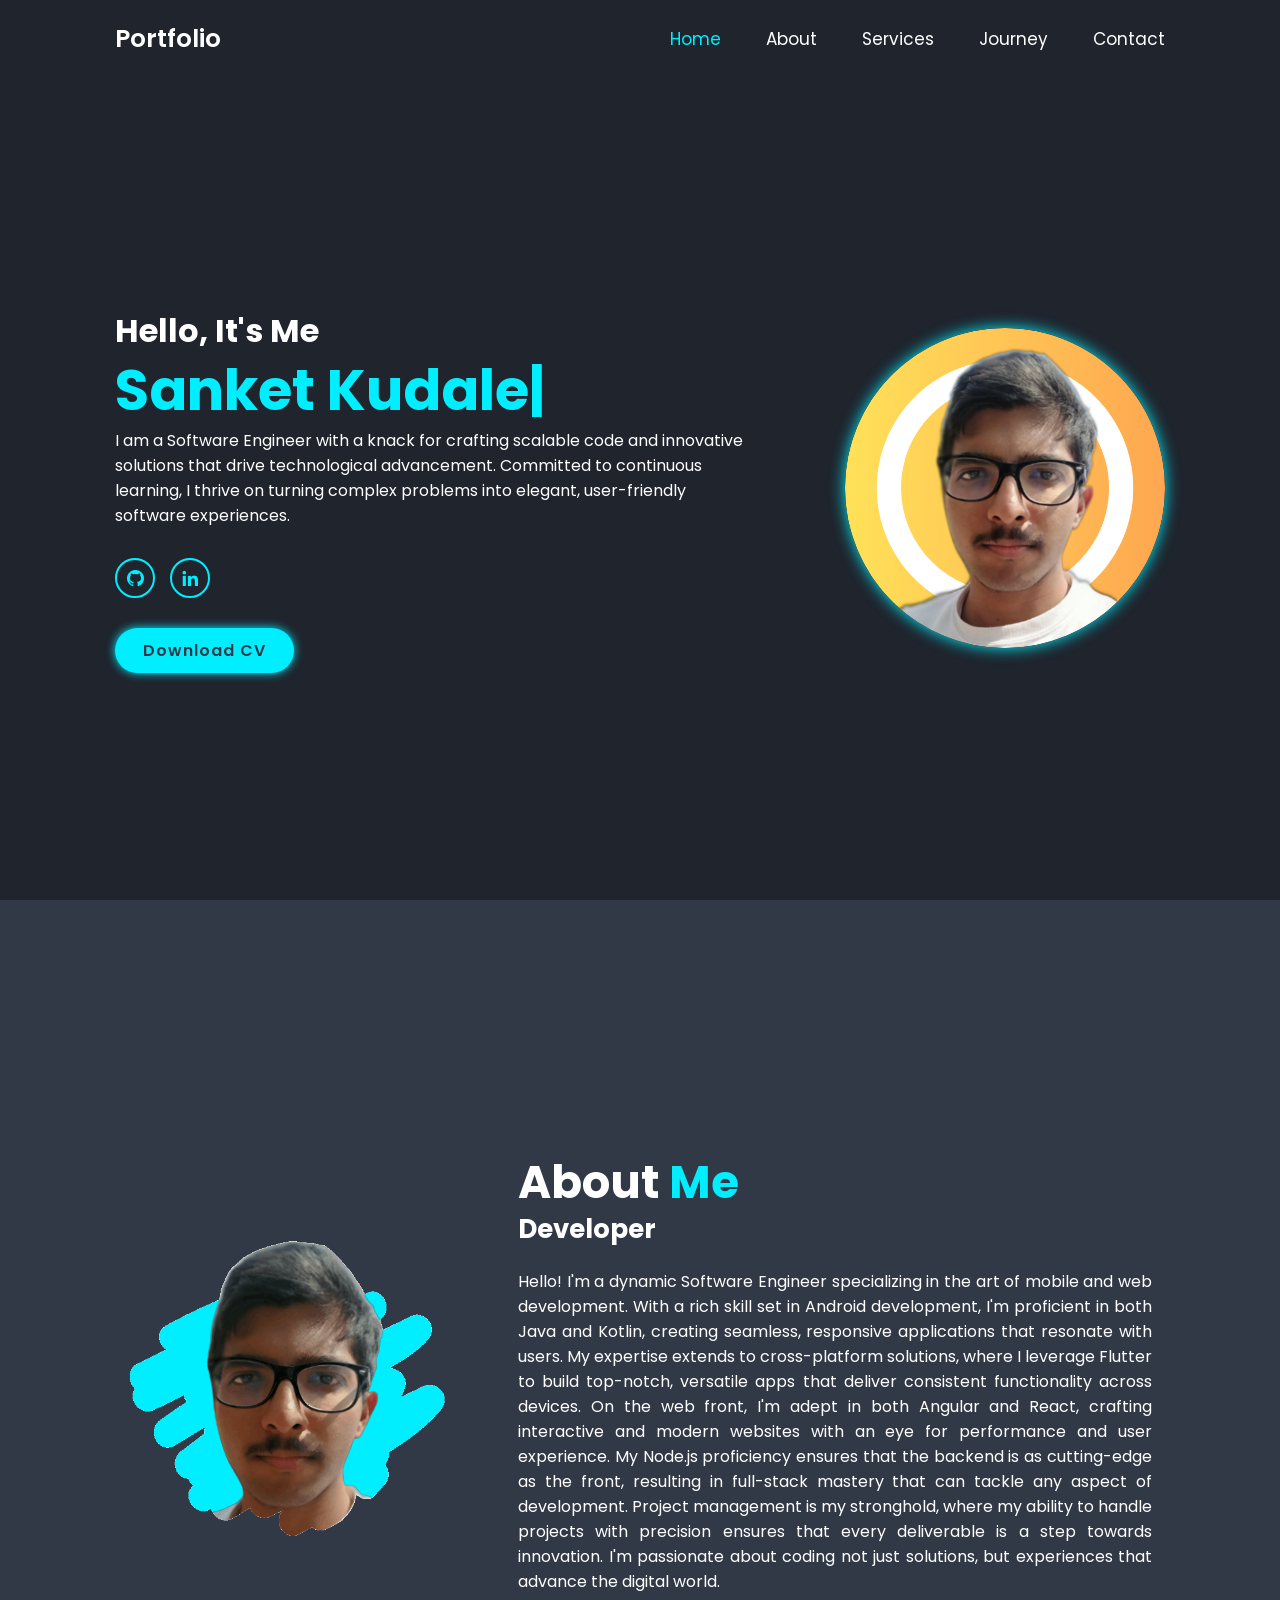
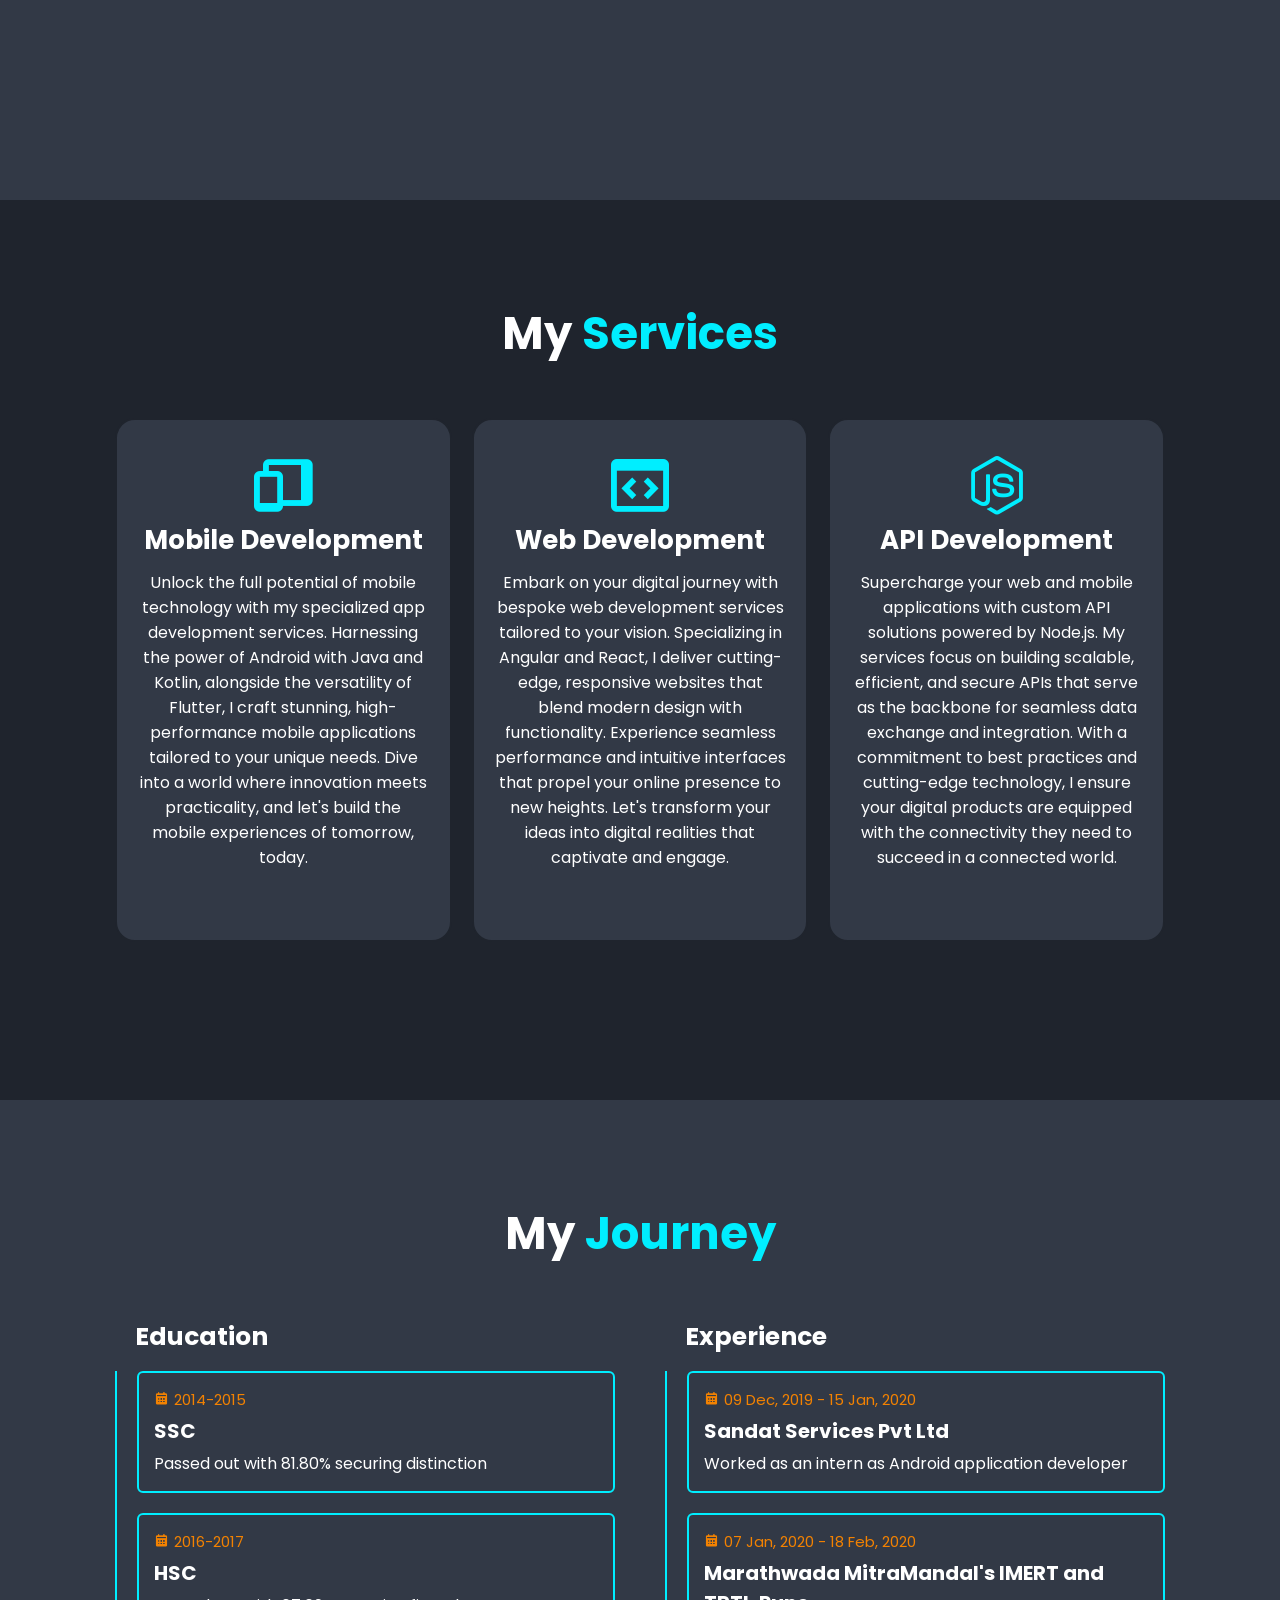
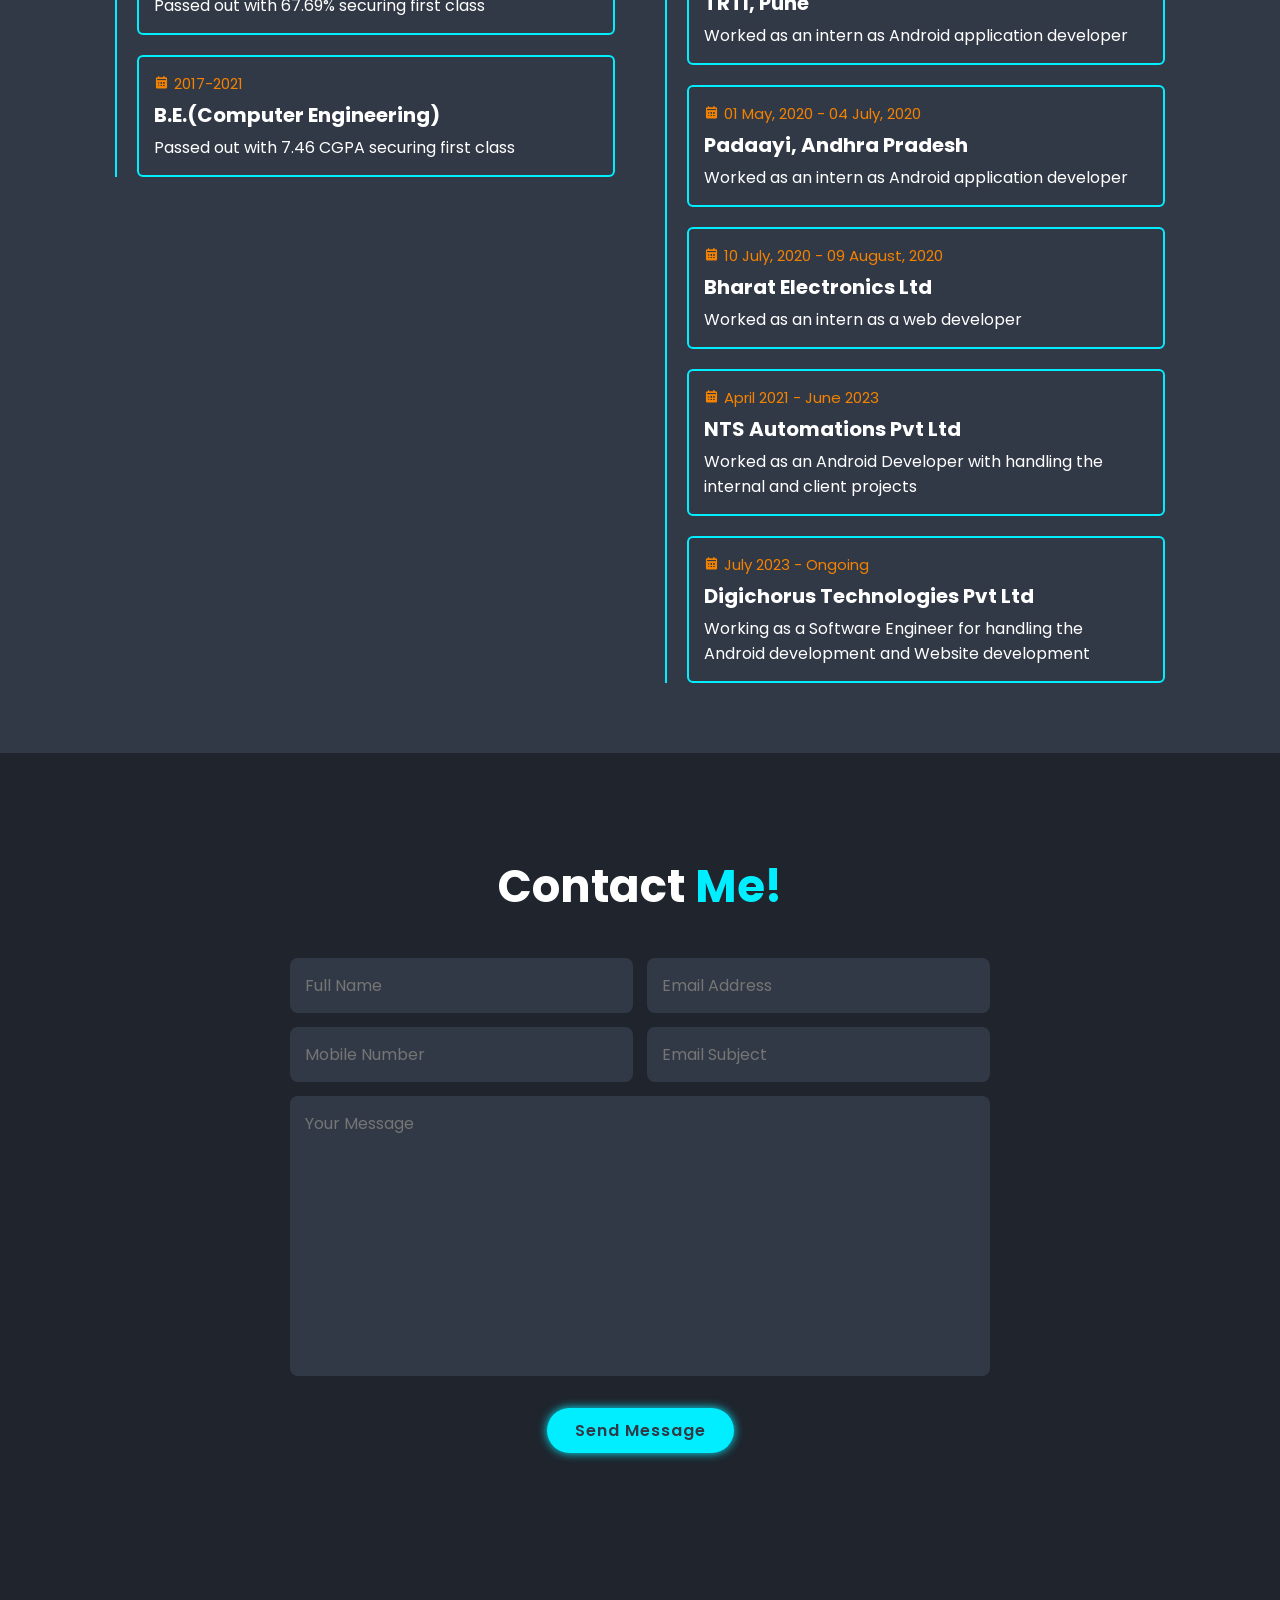
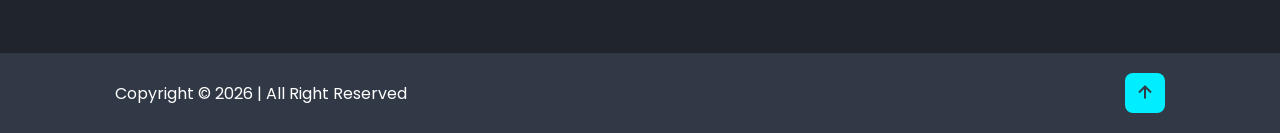
==== index.html @ 8fffbc80 "updates" ====
<!doctype html>
<html lang="en" data-critters-container>
<head>
  <meta charset="utf-8">
  <title>Sanket Kudale</title>
  <base href>
  <meta name="viewport" content="width=device-width, initial-scale=1">
  <link rel="icon" type="image/x-icon" href="assets/images/profile-pic.png">
  <link href="https://unpkg.com/boxicons@2.1.4/css/boxicons.min.css" rel="stylesheet">
<style>@import"https://fonts.googleapis.com/css2?family=Poppins:wght@300;400;500;600;700;800;900&display=swap";*{margin:0;padding:0;box-sizing:border-box;text-decoration:none;border:none;outline:none;scroll-behavior:smooth;font-family:Poppins,sans-serif}:root{--bg-color:#1f242d;--second-bg-color:#323946;--text-color:#fff;--main-color:#0ef;--text-color2:rgb(227, 243, 1);--text-color3:rgb(243, 130, 1)}html{font-size:62.5%;overflow-y:visible;overflow-x:hidden;-ms-overflow-style:none;scrollbar-width:none}body{background:var(--bg-color);color:var(--text-color)}@media (max-width: 1200px){html{font-size:55%}}@media (max-width: 450px){html{font-size:50%}}</style><link rel="stylesheet" href="styles.10f7c68a3b401c05.css" media="print" onload="this.media='all'"><noscript><link rel="stylesheet" href="styles.10f7c68a3b401c05.css"></noscript></head>
<body>
  <app-root></app-root>
<script src="runtime.4780622838e52590.js" type="module"></script><script src="polyfills.ca552c1e6be276d0.js" type="module"></script><script src="main.a7c13c67e0ea37af.js" type="module"></script></body>
</html>
---- styles.10f7c68a3b401c05.css ----
@import"https://fonts.googleapis.com/css2?family=Poppins:wght@300;400;500;600;700;800;900&display=swap";*{margin:0;padding:0;box-sizing:border-box;text-decoration:none;border:none;outline:none;scroll-behavior:smooth;font-family:Poppins,sans-serif}:root{--bg-color: #1f242d;--second-bg-color: #323946;--text-color: #fff;--main-color: #0ef;--text-color2: rgb(227, 243, 1);--text-color3: rgb(243, 130, 1)}html::-webkit-scrollbar{display:none}html{font-size:62.5%;overflow-y:visible;overflow-x:hidden;-ms-overflow-style:none;scrollbar-width:none}body{background:var(--bg-color);color:var(--text-color)}section{min-height:100vh;padding:10rem 9% 2rem}.btn{display:inline-block;padding:1rem 2.8rem;background:var(--main-color);border-radius:4rem;box-shadow:0 0 1rem var(--main-color);font-size:1.6rem;color:var(--second-bg-color);letter-spacing:.1rem;font-weight:600;transition:.5s ease}.heading{text-align:center;font-size:4.5rem}span{color:var(--main-color)}.btn:hover{box-shadow:none}#menu-icon{left:80%;font-size:3.6rem;color:var(--text-color);display:none}@media (max-width: 1200px){html{font-size:55%}}@media (max-width: 991px){section{padding:10rem 3% 2rem}}@media (max-width: 768px){#menu-icon{display:block}.navbar{position:absolute;top:100%;left:0;width:100%;padding:1rem 3%;background:var(--bg-color);border-top:.1rem solid rgba(0,0,0,.2);box-shadow:0 .5rem 1rem #0003}.navbar a{display:block;font-size:2rem;margin:3rem 0}}@media (max-width: 450px){html{font-size:50%}}
---- styles.10f7c68a3b401c05.css ----
@import"https://fonts.googleapis.com/css2?family=Poppins:wght@300;400;500;600;700;800;900&display=swap";*{margin:0;padding:0;box-sizing:border-box;text-decoration:none;border:none;outline:none;scroll-behavior:smooth;font-family:Poppins,sans-serif}:root{--bg-color: #1f242d;--second-bg-color: #323946;--text-color: #fff;--main-color: #0ef;--text-color2: rgb(227, 243, 1);--text-color3: rgb(243, 130, 1)}html::-webkit-scrollbar{display:none}html{font-size:62.5%;overflow-y:visible;overflow-x:hidden;-ms-overflow-style:none;scrollbar-width:none}body{background:var(--bg-color);color:var(--text-color)}section{min-height:100vh;padding:10rem 9% 2rem}.btn{display:inline-block;padding:1rem 2.8rem;background:var(--main-color);border-radius:4rem;box-shadow:0 0 1rem var(--main-color);font-size:1.6rem;color:var(--second-bg-color);letter-spacing:.1rem;font-weight:600;transition:.5s ease}.heading{text-align:center;font-size:4.5rem}span{color:var(--main-color)}.btn:hover{box-shadow:none}#menu-icon{left:80%;font-size:3.6rem;color:var(--text-color);display:none}@media (max-width: 1200px){html{font-size:55%}}@media (max-width: 991px){section{padding:10rem 3% 2rem}}@media (max-width: 768px){#menu-icon{display:block}.navbar{position:absolute;top:100%;left:0;width:100%;padding:1rem 3%;background:var(--bg-color);border-top:.1rem solid rgba(0,0,0,.2);box-shadow:0 .5rem 1rem #0003}.navbar a{display:block;font-size:2rem;margin:3rem 0}}@media (max-width: 450px){html{font-size:50%}}
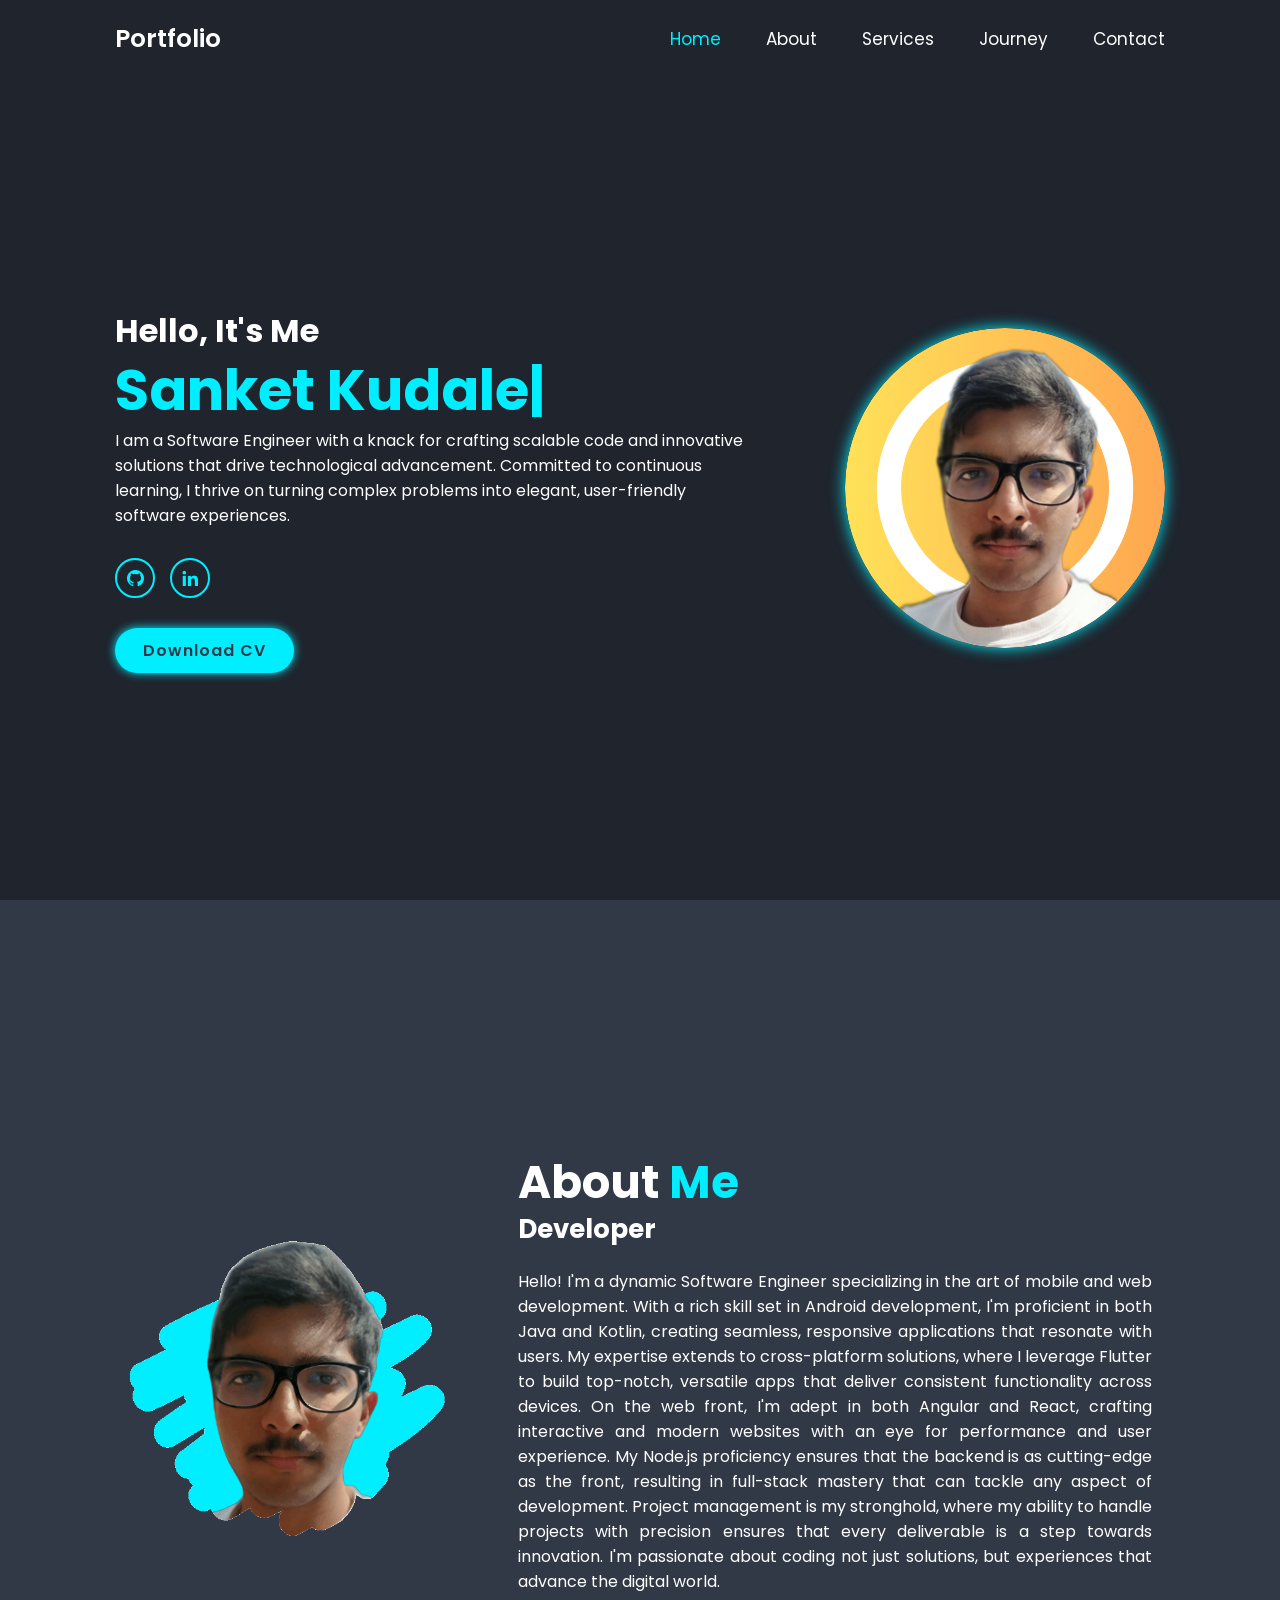
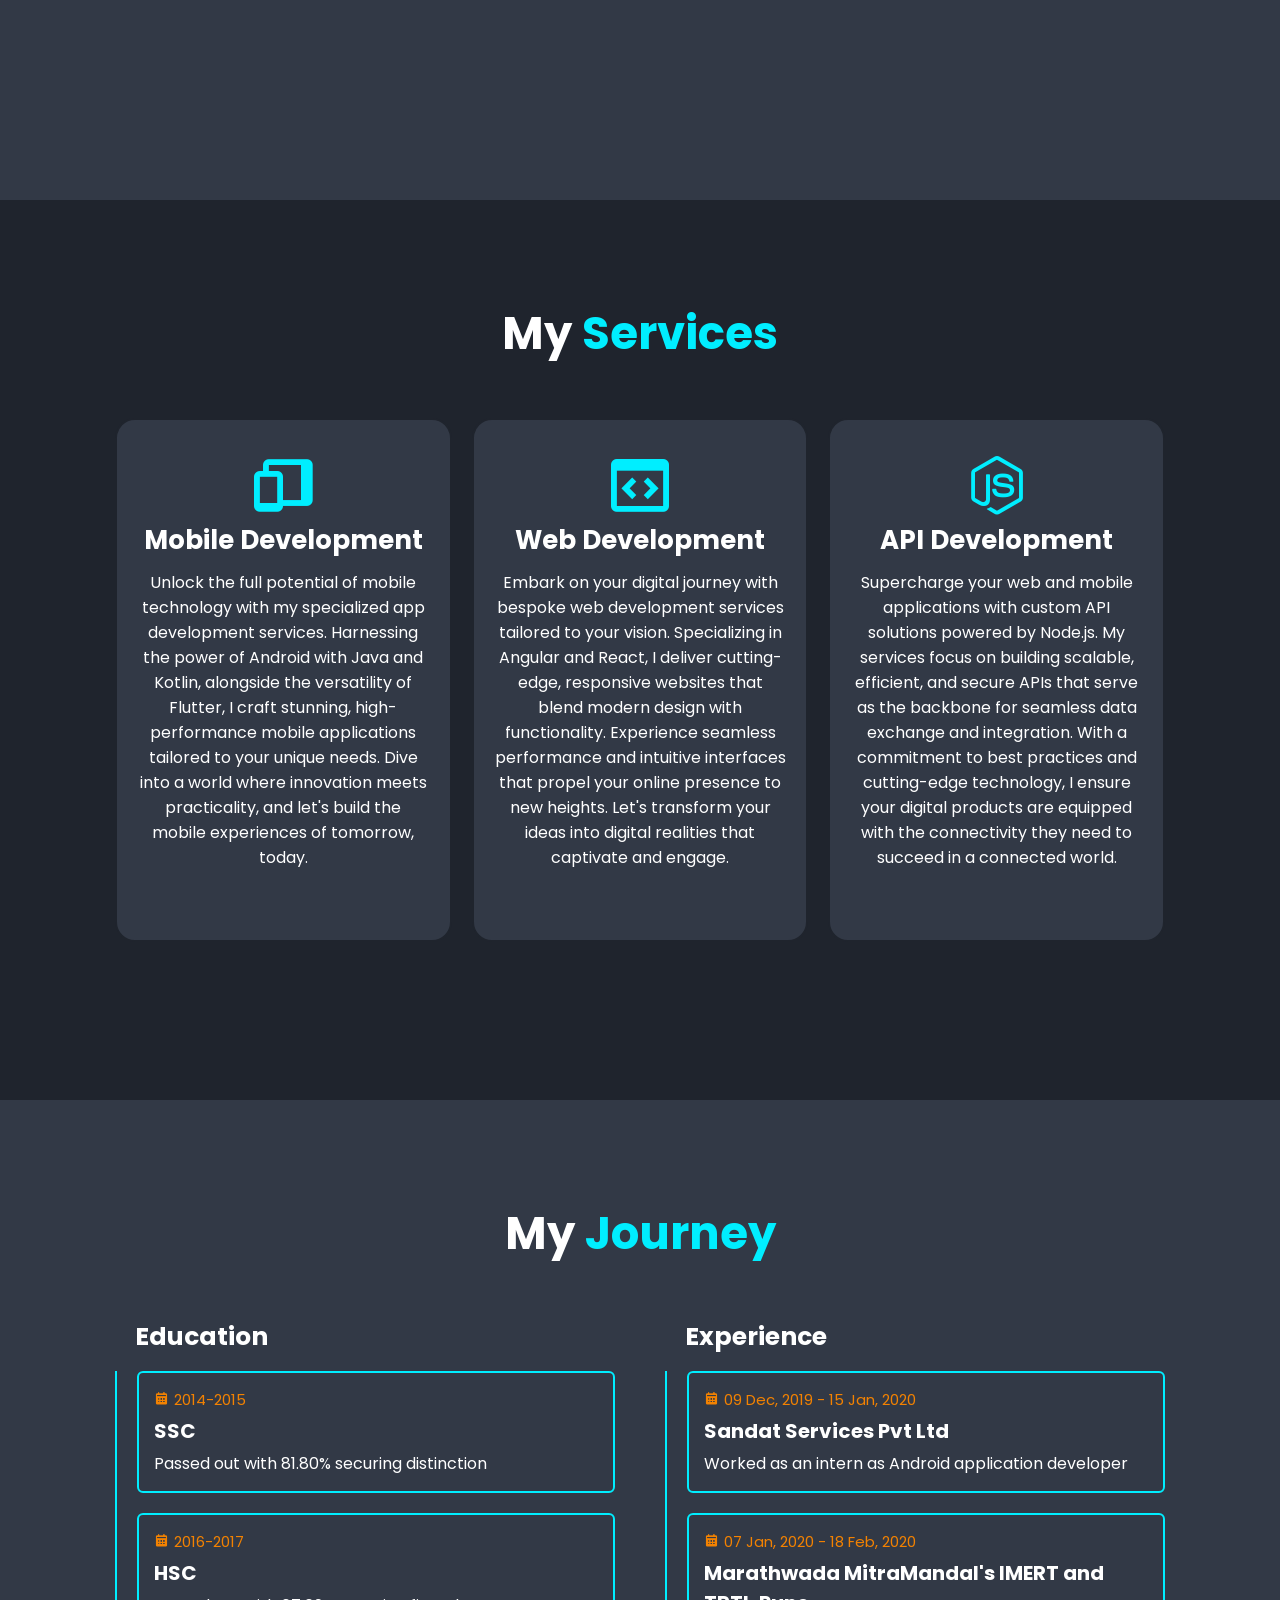
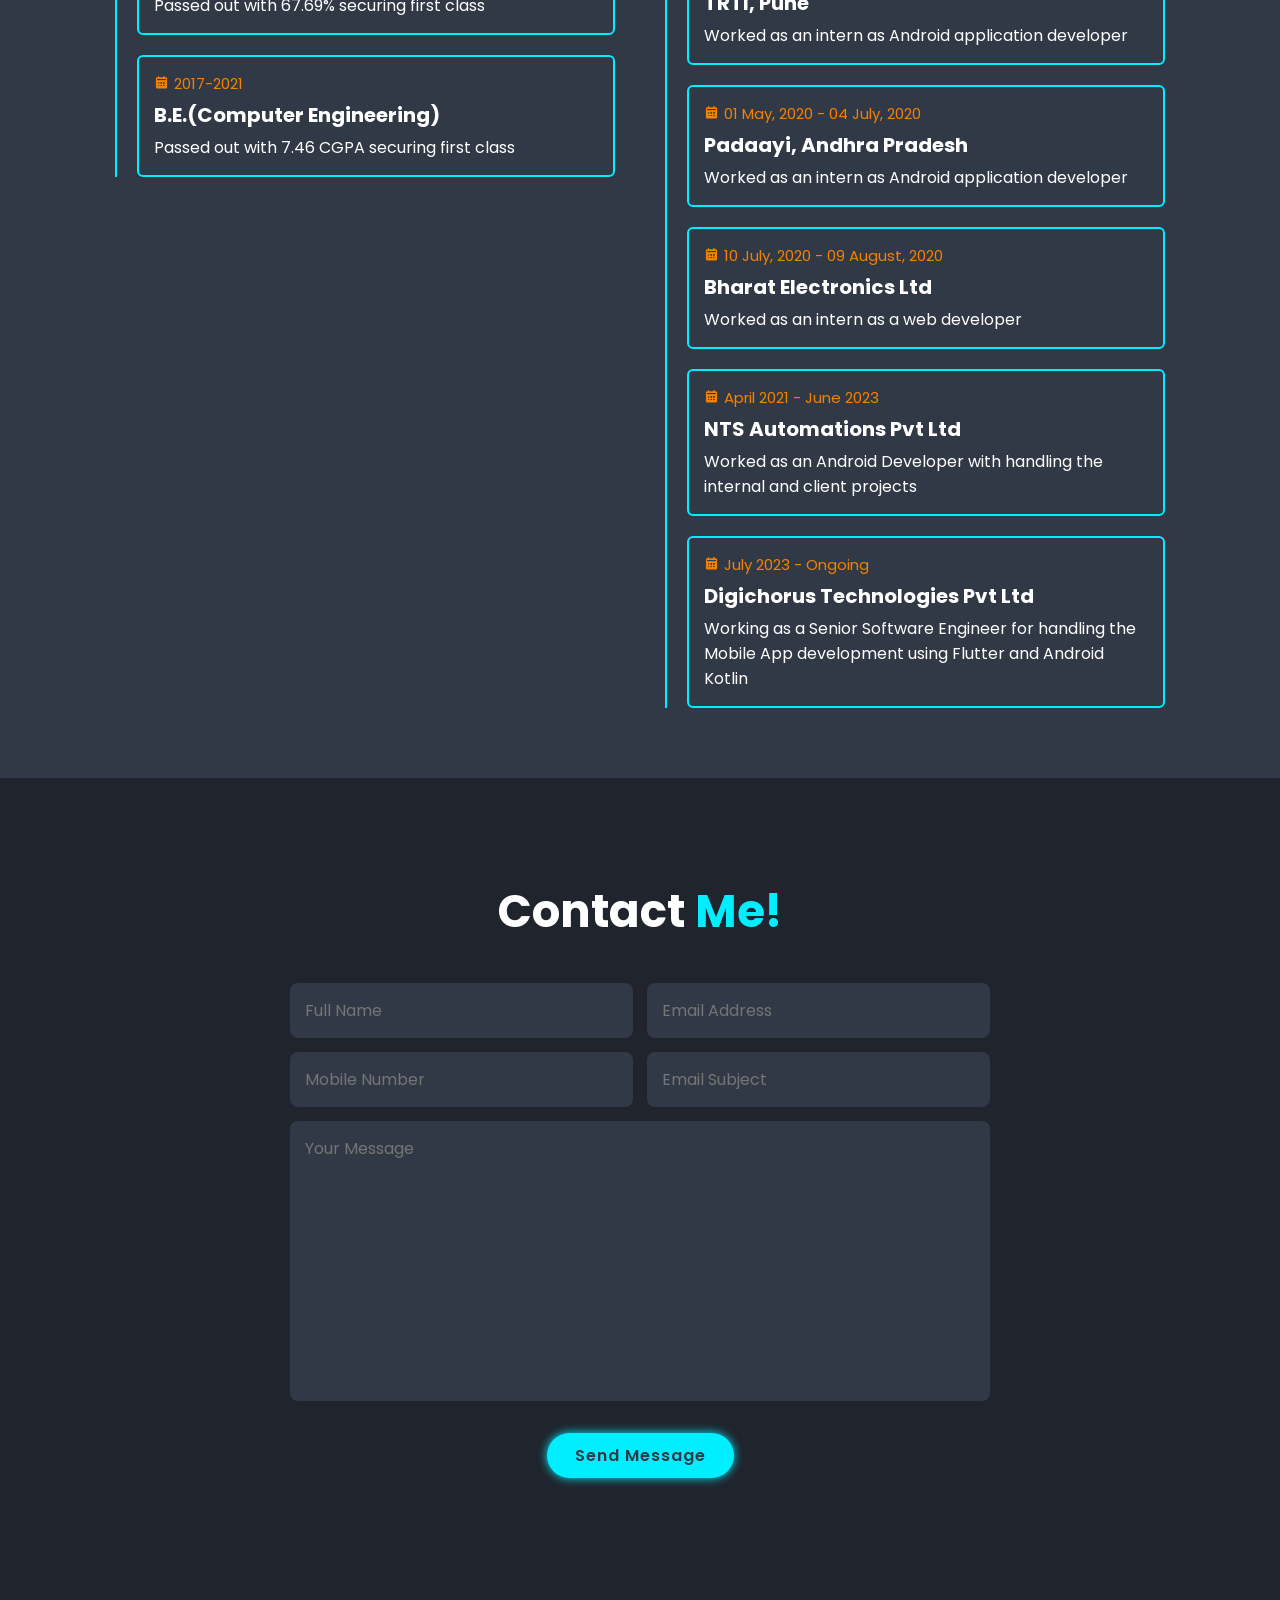
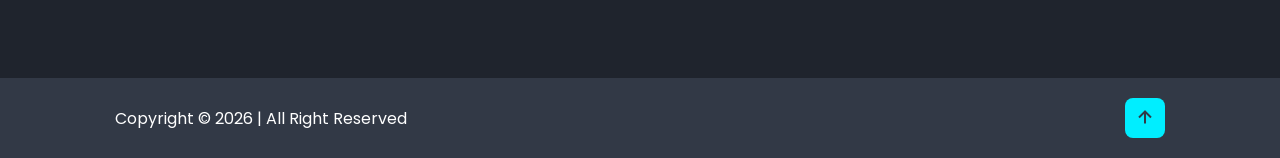
==== commit 5f5687d0: "updates" ====
--- a/index.html
+++ b/index.html
@@ -1,14 +1,25 @@
-<!doctype html>
+<!DOCTYPE html>
 <html lang="en" data-critters-container>
-<head>
-  <meta charset="utf-8">
-  <title>Sanket Kudale</title>
-  <base href>
-  <meta name="viewport" content="width=device-width, initial-scale=1">
-  <link rel="icon" type="image/x-icon" href="assets/images/profile-pic.png">
-  <link href="https://unpkg.com/boxicons@2.1.4/css/boxicons.min.css" rel="stylesheet">
-<style>@import"https://fonts.googleapis.com/css2?family=Poppins:wght@300;400;500;600;700;800;900&display=swap";*{margin:0;padding:0;box-sizing:border-box;text-decoration:none;border:none;outline:none;scroll-behavior:smooth;font-family:Poppins,sans-serif}:root{--bg-color:#1f242d;--second-bg-color:#323946;--text-color:#fff;--main-color:#0ef;--text-color2:rgb(227, 243, 1);--text-color3:rgb(243, 130, 1)}html{font-size:62.5%;overflow-y:visible;overflow-x:hidden;-ms-overflow-style:none;scrollbar-width:none}body{background:var(--bg-color);color:var(--text-color)}@media (max-width: 1200px){html{font-size:55%}}@media (max-width: 450px){html{font-size:50%}}</style><link rel="stylesheet" href="styles.10f7c68a3b401c05.css" media="print" onload="this.media='all'"><noscript><link rel="stylesheet" href="styles.10f7c68a3b401c05.css"></noscript></head>
-<body>
-  <app-root></app-root>
-<script src="runtime.4780622838e52590.js" type="module"></script><script src="polyfills.ca552c1e6be276d0.js" type="module"></script><script src="main.a7c13c67e0ea37af.js" type="module"></script></body>
+  <head>
+    <meta charset="utf-8">
+    <title>Sanket Kudale</title>
+    <base href>
+    <meta name="viewport" content="width=device-width, initial-scale=1">
+    <link rel="icon" type="image/x-icon" href="assets/images/profile-pic.png">
+    <link href="https://unpkg.com/boxicons@2.1.4/css/boxicons.min.css" rel="stylesheet">
+    <!-- Google tag (gtag.js) -->
+    <script async src="https://www.googletagmanager.com/gtag/js?id=G-PSBWMD7BKJ"></script>
+    <script>
+      window.dataLayer = window.dataLayer || [];
+      function gtag() {
+        dataLayer.push(arguments);
+      }
+      gtag("js", new Date());
+
+      gtag("config", "G-PSBWMD7BKJ");
+    </script>
+  <style>@import"https://fonts.googleapis.com/css2?family=Poppins:wght@300;400;500;600;700;800;900&display=swap";*{margin:0;padding:0;box-sizing:border-box;text-decoration:none;border:none;outline:none;scroll-behavior:smooth;font-family:Poppins,sans-serif}:root{--bg-color:#1f242d;--second-bg-color:#323946;--text-color:#fff;--main-color:#0ef;--text-color2:rgb(227, 243, 1);--text-color3:rgb(243, 130, 1)}html{font-size:62.5%;overflow-y:visible;overflow-x:hidden;-ms-overflow-style:none;scrollbar-width:none}body{background:var(--bg-color);color:var(--text-color)}@media (max-width: 1200px){html{font-size:55%}}@media (max-width: 450px){html{font-size:50%}}</style><link rel="stylesheet" href="styles.10f7c68a3b401c05.css" media="print" onload="this.media='all'"><noscript><link rel="stylesheet" href="styles.10f7c68a3b401c05.css"></noscript></head>
+  <body>
+    <app-root></app-root>
+  <script src="runtime.4780622838e52590.js" type="module"></script><script src="polyfills.ca552c1e6be276d0.js" type="module"></script><script src="main.ed3c63d977fe2992.js" type="module"></script></body>
 </html>
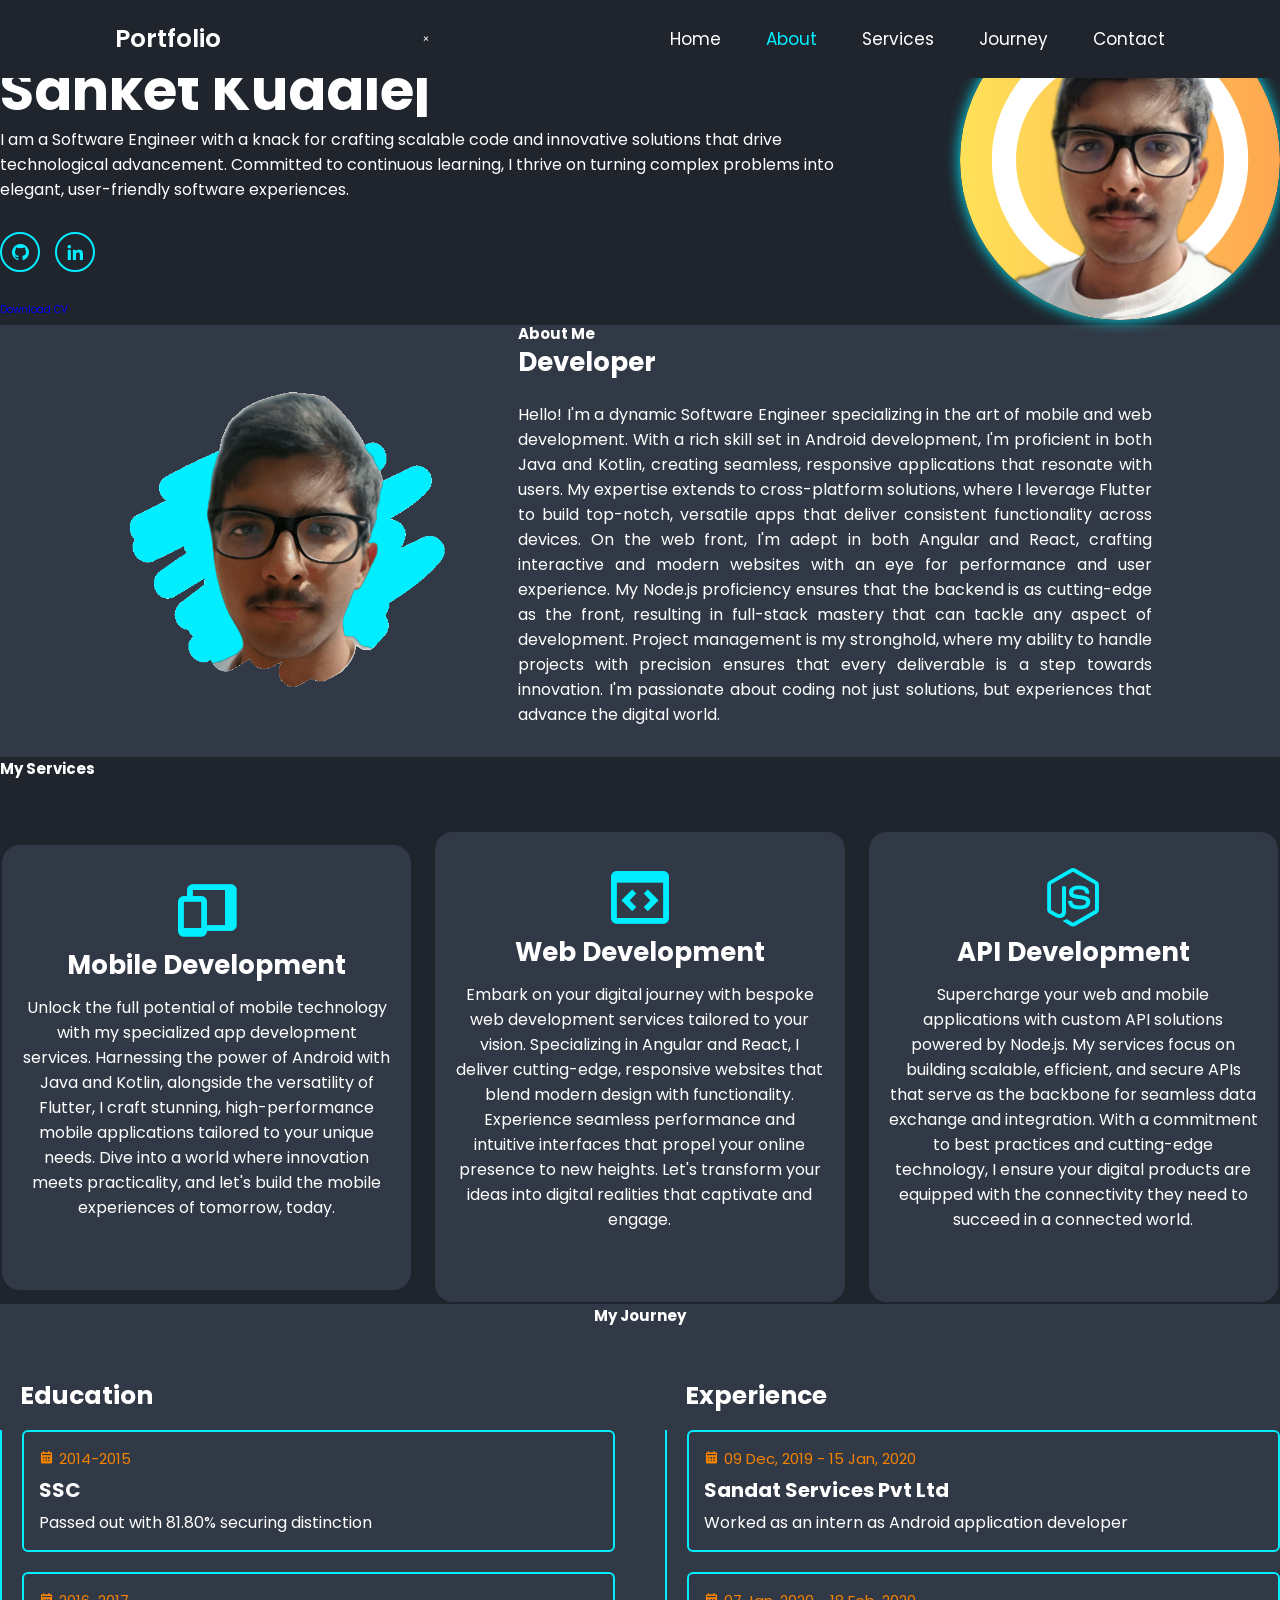
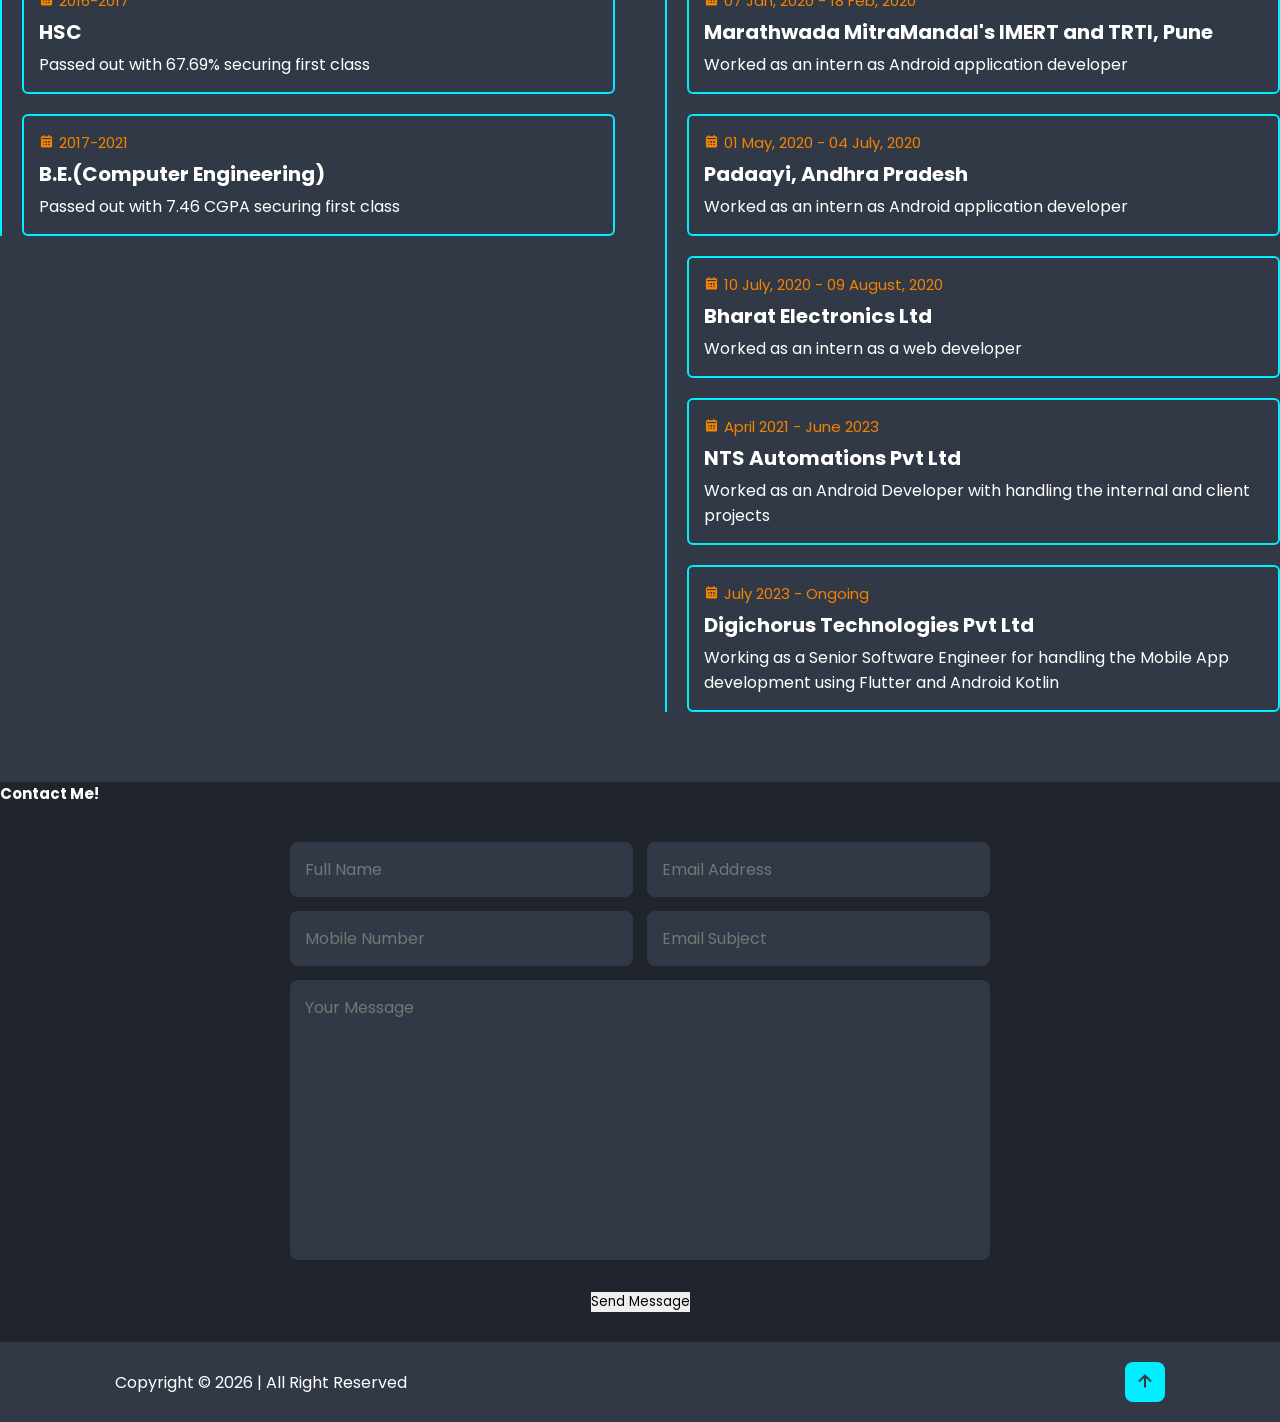
==== commit 17534118: "updates" ====
--- a/index.html
+++ b/index.html
@@ -21,5 +21,5 @@
   <style>@import"https://fonts.googleapis.com/css2?family=Poppins:wght@300;400;500;600;700;800;900&display=swap";*{margin:0;padding:0;box-sizing:border-box;text-decoration:none;border:none;outline:none;scroll-behavior:smooth;font-family:Poppins,sans-serif}:root{--bg-color:#1f242d;--second-bg-color:#323946;--text-color:#fff;--main-color:#0ef;--text-color2:rgb(227, 243, 1);--text-color3:rgb(243, 130, 1)}html{font-size:62.5%;overflow-y:visible;overflow-x:hidden;-ms-overflow-style:none;scrollbar-width:none}body{background:var(--bg-color);color:var(--text-color)}@media (max-width: 1200px){html{font-size:55%}}@media (max-width: 450px){html{font-size:50%}}</style><link rel="stylesheet" href="styles.10f7c68a3b401c05.css" media="print" onload="this.media='all'"><noscript><link rel="stylesheet" href="styles.10f7c68a3b401c05.css"></noscript></head>
   <body>
     <app-root></app-root>
-  <script src="runtime.4780622838e52590.js" type="module"></script><script src="polyfills.ca552c1e6be276d0.js" type="module"></script><script src="main.ed3c63d977fe2992.js" type="module"></script></body>
+  <script src="runtime.4780622838e52590.js" type="module"></script><script src="polyfills.ca552c1e6be276d0.js" type="module"></script><script src="main.cc6be0cc63eb58eb.js" type="module"></script></body>
 </html>
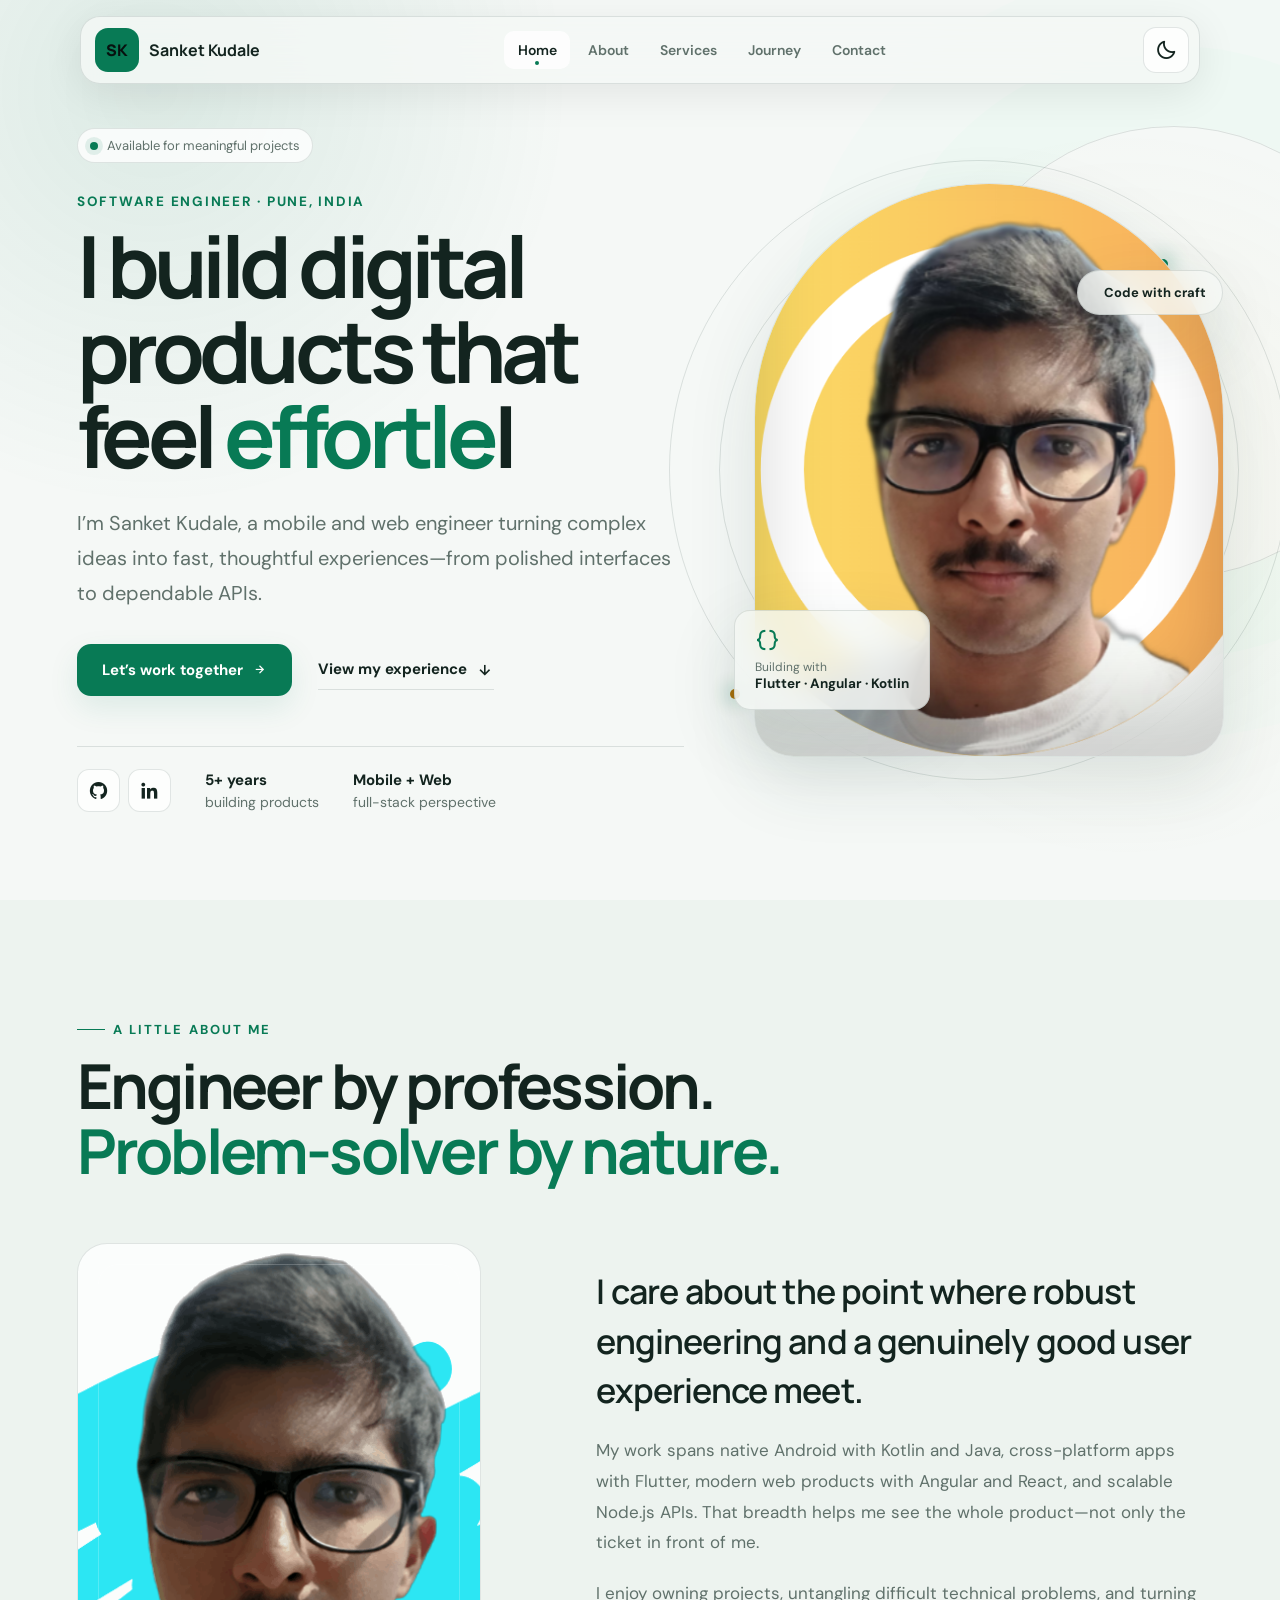
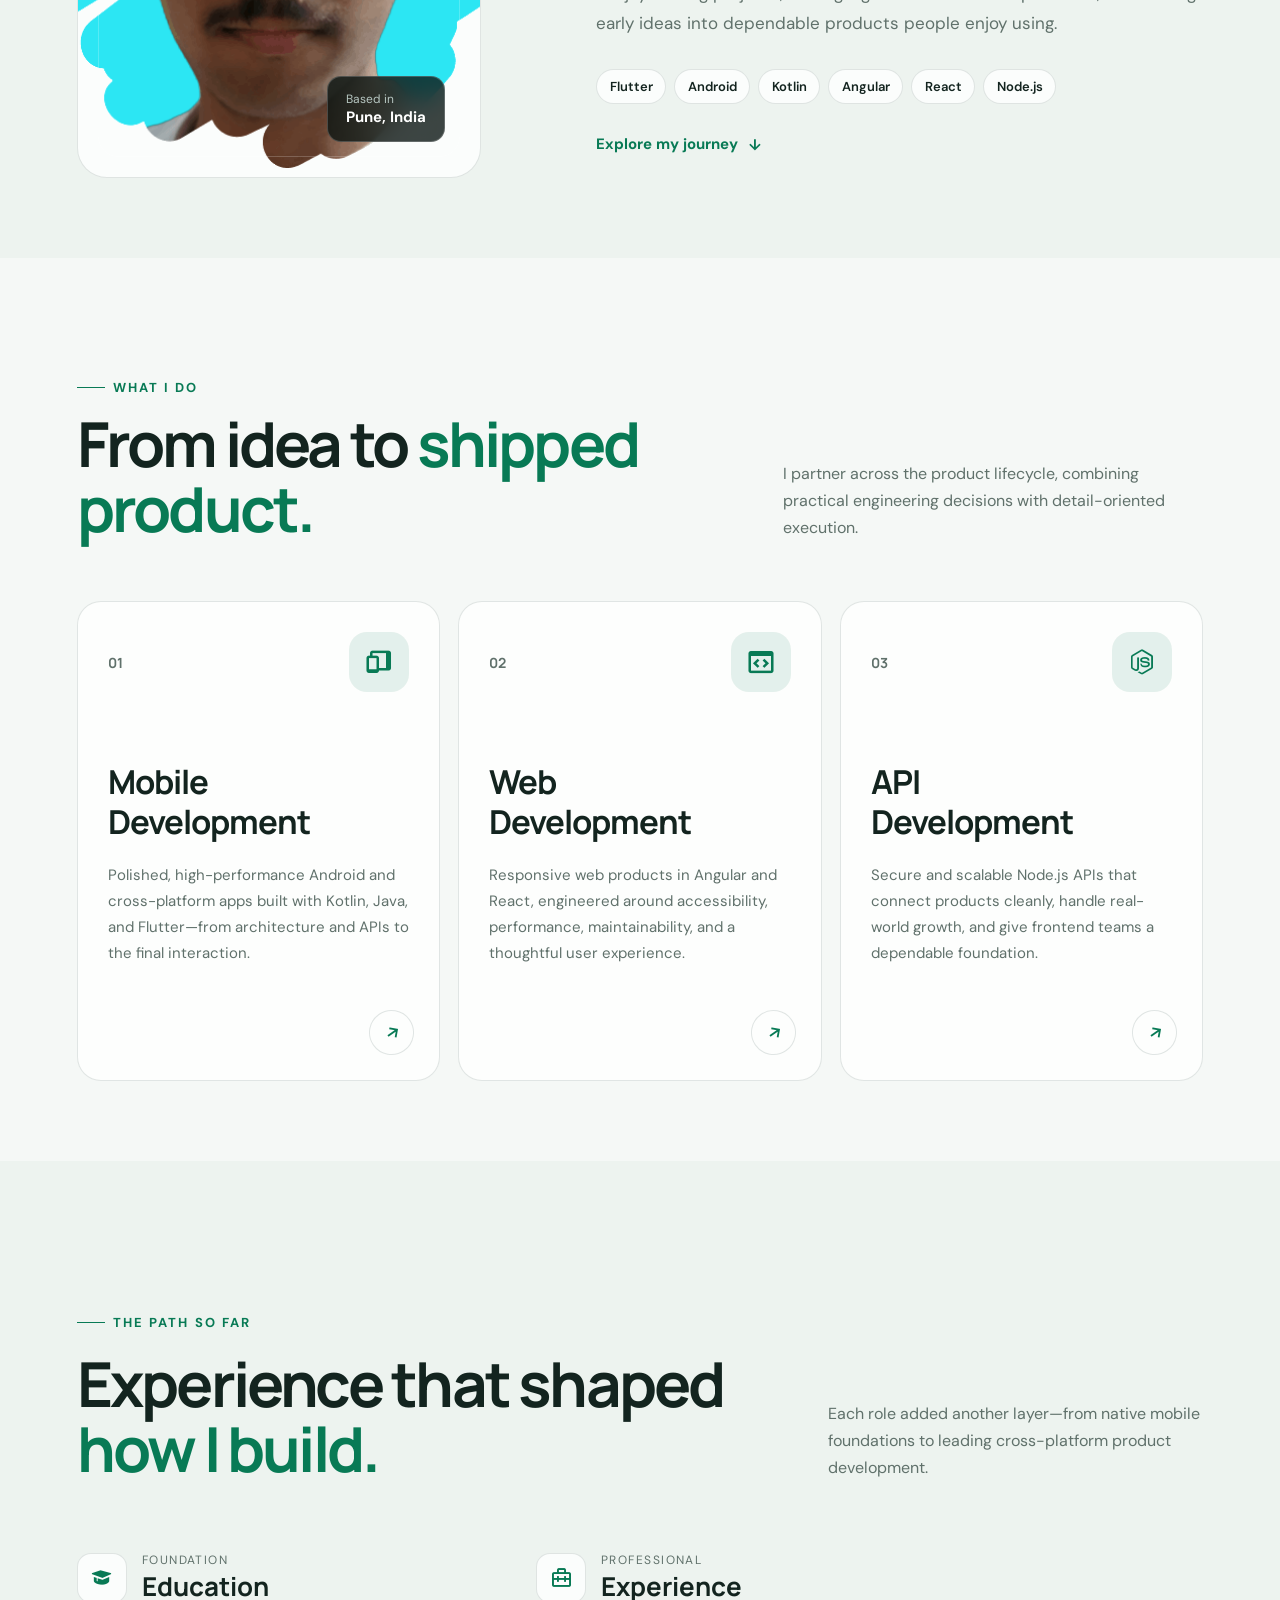
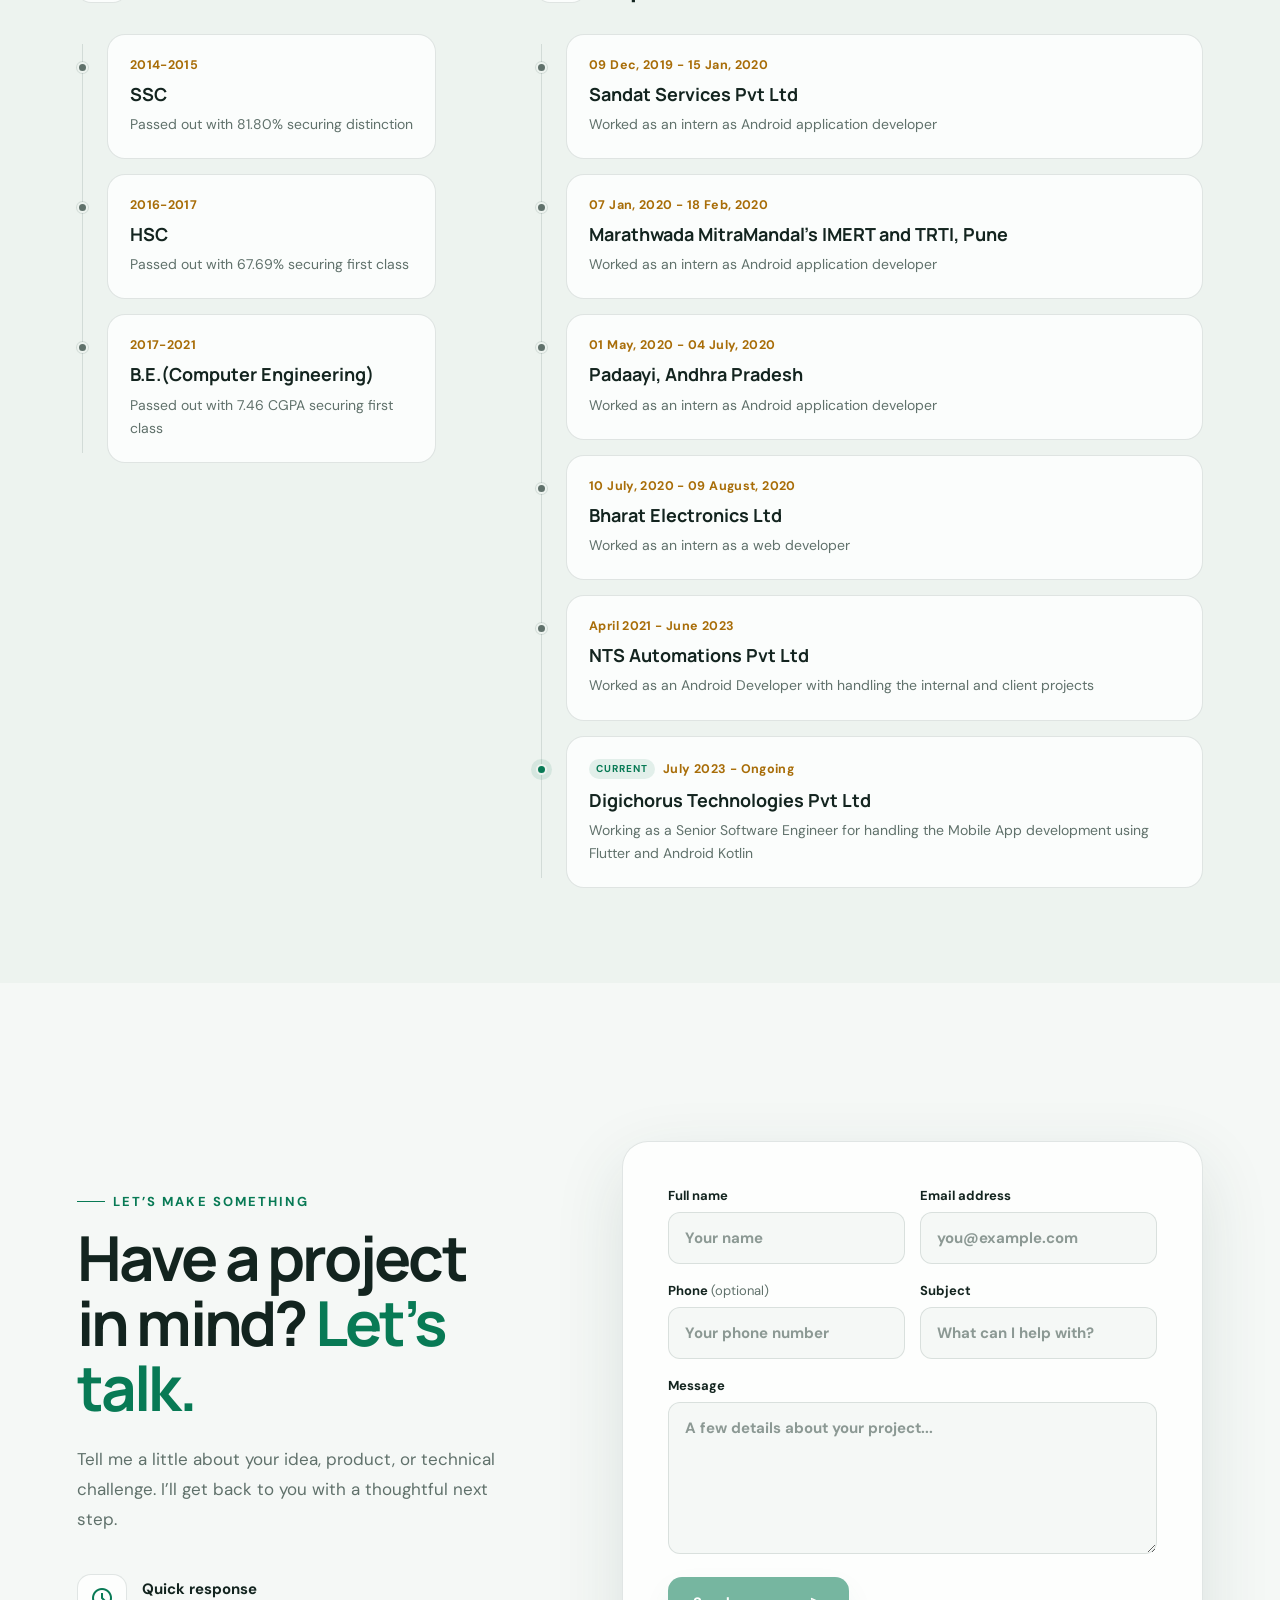
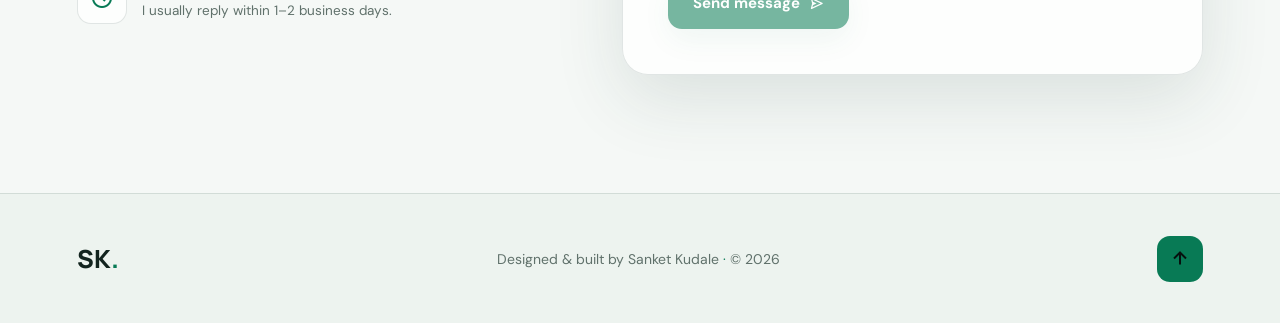
==== commit cdf35939: "Deploy Portfolio build 2" ====
--- a/index.html
+++ b/index.html
@@ -3,8 +3,10 @@
   <head>
     <meta charset="utf-8">
     <title>Sanket Kudale</title>
-    <base href>
+    <base href="/">
     <meta name="viewport" content="width=device-width, initial-scale=1">
+    <meta name="description" content="Sanket Kudale is a software engineer specializing in Flutter, Android, Angular, React, and Node.js product development.">
+    <meta name="theme-color" content="#07110f">
     <link rel="icon" type="image/x-icon" href="assets/images/profile-pic.png">
     <link href="https://unpkg.com/boxicons@2.1.4/css/boxicons.min.css" rel="stylesheet">
     <!-- Google tag (gtag.js) -->
@@ -18,8 +20,8 @@
 
       gtag("config", "G-PSBWMD7BKJ");
     </script>
-  <style>@import"https://fonts.googleapis.com/css2?family=Poppins:wght@300;400;500;600;700;800;900&display=swap";*{margin:0;padding:0;box-sizing:border-box;text-decoration:none;border:none;outline:none;scroll-behavior:smooth;font-family:Poppins,sans-serif}:root{--bg-color:#1f242d;--second-bg-color:#323946;--text-color:#fff;--main-color:#0ef;--text-color2:rgb(227, 243, 1);--text-color3:rgb(243, 130, 1)}html{font-size:62.5%;overflow-y:visible;overflow-x:hidden;-ms-overflow-style:none;scrollbar-width:none}body{background:var(--bg-color);color:var(--text-color)}@media (max-width: 1200px){html{font-size:55%}}@media (max-width: 450px){html{font-size:50%}}</style><link rel="stylesheet" href="styles.10f7c68a3b401c05.css" media="print" onload="this.media='all'"><noscript><link rel="stylesheet" href="styles.10f7c68a3b401c05.css"></noscript></head>
+  <style>@import"https://fonts.googleapis.com/css2?family=DM+Sans:wght@400;500;600;700&family=Manrope:wght@500;600;700;800&display=swap";*{margin:0;padding:0;box-sizing:border-box}:root{--bg-color:#07110f;--second-bg-color:#0b1815;--surface:rgba(18, 37, 32, .72);--surface-solid:#12231f;--surface-hover:#172d27;--text-color:#f2f7f4;--muted-color:#9cafaa;--main-color:#66e3ad;--main-strong:#38c98d;--accent-color:#f2c66d;--border-color:rgba(218, 245, 234, .11);--header-bg:rgba(7, 17, 15, .76);--shadow:0 24px 70px rgba(0, 0, 0, .28);--glow:rgba(102, 227, 173, .16)}html{font-size:62.5%;scroll-behavior:smooth;scroll-padding-top:8rem;overflow-x:hidden}body{min-width:320px;background:var(--bg-color);color:var(--text-color);font-family:DM Sans,sans-serif;transition:background-color .35s ease,color .35s ease}body:before{content:"";position:fixed;inset:0;z-index:-1;pointer-events:none;background:radial-gradient(circle at 12% 10%,var(--glow),transparent 30%),radial-gradient(circle at 88% 55%,rgba(242,198,109,.06),transparent 30%)}@media (max-width: 768px){html{font-size:58%}}@media (prefers-reduced-motion: reduce){html{scroll-behavior:auto}*,*:before,*:after{animation-duration:.01ms!important;animation-iteration-count:1!important;transition-duration:.01ms!important}}</style><link rel="stylesheet" href="styles.efb5b5158b6e879c.css" media="print" onload="this.media='all'"><noscript><link rel="stylesheet" href="styles.efb5b5158b6e879c.css"></noscript></head>
   <body>
     <app-root></app-root>
-  <script src="runtime.4780622838e52590.js" type="module"></script><script src="polyfills.ca552c1e6be276d0.js" type="module"></script><script src="main.cc6be0cc63eb58eb.js" type="module"></script></body>
+  <script src="runtime.4780622838e52590.js" type="module"></script><script src="polyfills.ca552c1e6be276d0.js" type="module"></script><script src="main.333654a44b984e09.js" type="module"></script></body>
 </html>
--- a/styles.efb5b5158b6e879c.css
+++ b/styles.efb5b5158b6e879c.css
@@ -0,0 +1 @@
+@import"https://fonts.googleapis.com/css2?family=DM+Sans:wght@400;500;600;700&family=Manrope:wght@500;600;700;800&display=swap";*{margin:0;padding:0;box-sizing:border-box}:root{--bg-color: #07110f;--second-bg-color: #0b1815;--surface: rgba(18, 37, 32, .72);--surface-solid: #12231f;--surface-hover: #172d27;--text-color: #f2f7f4;--muted-color: #9cafaa;--main-color: #66e3ad;--main-strong: #38c98d;--accent-color: #f2c66d;--border-color: rgba(218, 245, 234, .11);--header-bg: rgba(7, 17, 15, .76);--shadow: 0 24px 70px rgba(0, 0, 0, .28);--glow: rgba(102, 227, 173, .16)}[data-theme=light]{--bg-color: #f5f8f6;--second-bg-color: #edf3ef;--surface: rgba(255, 255, 255, .78);--surface-solid: #ffffff;--surface-hover: #f4faf6;--text-color: #13241f;--muted-color: #60716b;--main-color: #087a55;--main-strong: #056947;--accent-color: #a86d08;--border-color: rgba(19, 54, 43, .12);--header-bg: rgba(245, 248, 246, .82);--shadow: 0 24px 70px rgba(36, 65, 55, .12);--glow: rgba(8, 122, 85, .1)}html{font-size:62.5%;scroll-behavior:smooth;scroll-padding-top:8rem;overflow-x:hidden}body{min-width:320px;background:var(--bg-color);color:var(--text-color);font-family:DM Sans,sans-serif;transition:background-color .35s ease,color .35s ease}body:before{content:"";position:fixed;inset:0;z-index:-1;pointer-events:none;background:radial-gradient(circle at 12% 10%,var(--glow),transparent 30%),radial-gradient(circle at 88% 55%,rgba(242,198,109,.06),transparent 30%)}button,input,textarea{font:inherit}a{color:inherit;text-decoration:none}button{border:0}section{position:relative;min-height:100vh;padding:12rem max(6vw,3rem) 8rem}.heading{font-family:Manrope,sans-serif;font-size:clamp(3.6rem,5vw,6.2rem);line-height:1.05;letter-spacing:-.045em}.heading span,.accent{color:var(--main-color)}.section-kicker{display:inline-flex;align-items:center;gap:.8rem;margin-bottom:1.5rem;color:var(--main-color);font-size:1.3rem;font-weight:700;letter-spacing:.16em;text-transform:uppercase}.section-kicker:before{content:"";width:2.8rem;height:1px;background:currentColor}.btn{display:inline-flex;align-items:center;justify-content:center;gap:.9rem;min-height:5.2rem;padding:0 2.4rem;border:1px solid transparent;border-radius:1.4rem;background:var(--main-color);color:#06130f;font-size:1.5rem;font-weight:700;box-shadow:0 12px 30px var(--glow);transition:transform .25s ease,box-shadow .25s ease,background .25s ease}[data-theme=light] .btn{color:#fff}.btn:hover{transform:translateY(-3px);box-shadow:0 18px 38px var(--glow);background:var(--main-strong)}.btn:focus-visible,a:focus-visible,button:focus-visible,input:focus-visible,textarea:focus-visible{outline:3px solid var(--main-color);outline-offset:3px}::selection{background:var(--main-color);color:#06130f}::-webkit-scrollbar{width:.9rem}::-webkit-scrollbar-track{background:var(--bg-color)}::-webkit-scrollbar-thumb{background:var(--main-color);border:3px solid var(--bg-color);border-radius:2rem}@media (max-width: 768px){html{font-size:58%}section{padding:10rem 2.2rem 7rem;min-height:auto}}@media (prefers-reduced-motion: reduce){html{scroll-behavior:auto}*,*:before,*:after{animation-duration:.01ms!important;animation-iteration-count:1!important;transition-duration:.01ms!important}}
--- a/styles.efb5b5158b6e879c.css
+++ b/styles.efb5b5158b6e879c.css
@@ -0,0 +1 @@
+@import"https://fonts.googleapis.com/css2?family=DM+Sans:wght@400;500;600;700&family=Manrope:wght@500;600;700;800&display=swap";*{margin:0;padding:0;box-sizing:border-box}:root{--bg-color: #07110f;--second-bg-color: #0b1815;--surface: rgba(18, 37, 32, .72);--surface-solid: #12231f;--surface-hover: #172d27;--text-color: #f2f7f4;--muted-color: #9cafaa;--main-color: #66e3ad;--main-strong: #38c98d;--accent-color: #f2c66d;--border-color: rgba(218, 245, 234, .11);--header-bg: rgba(7, 17, 15, .76);--shadow: 0 24px 70px rgba(0, 0, 0, .28);--glow: rgba(102, 227, 173, .16)}[data-theme=light]{--bg-color: #f5f8f6;--second-bg-color: #edf3ef;--surface: rgba(255, 255, 255, .78);--surface-solid: #ffffff;--surface-hover: #f4faf6;--text-color: #13241f;--muted-color: #60716b;--main-color: #087a55;--main-strong: #056947;--accent-color: #a86d08;--border-color: rgba(19, 54, 43, .12);--header-bg: rgba(245, 248, 246, .82);--shadow: 0 24px 70px rgba(36, 65, 55, .12);--glow: rgba(8, 122, 85, .1)}html{font-size:62.5%;scroll-behavior:smooth;scroll-padding-top:8rem;overflow-x:hidden}body{min-width:320px;background:var(--bg-color);color:var(--text-color);font-family:DM Sans,sans-serif;transition:background-color .35s ease,color .35s ease}body:before{content:"";position:fixed;inset:0;z-index:-1;pointer-events:none;background:radial-gradient(circle at 12% 10%,var(--glow),transparent 30%),radial-gradient(circle at 88% 55%,rgba(242,198,109,.06),transparent 30%)}button,input,textarea{font:inherit}a{color:inherit;text-decoration:none}button{border:0}section{position:relative;min-height:100vh;padding:12rem max(6vw,3rem) 8rem}.heading{font-family:Manrope,sans-serif;font-size:clamp(3.6rem,5vw,6.2rem);line-height:1.05;letter-spacing:-.045em}.heading span,.accent{color:var(--main-color)}.section-kicker{display:inline-flex;align-items:center;gap:.8rem;margin-bottom:1.5rem;color:var(--main-color);font-size:1.3rem;font-weight:700;letter-spacing:.16em;text-transform:uppercase}.section-kicker:before{content:"";width:2.8rem;height:1px;background:currentColor}.btn{display:inline-flex;align-items:center;justify-content:center;gap:.9rem;min-height:5.2rem;padding:0 2.4rem;border:1px solid transparent;border-radius:1.4rem;background:var(--main-color);color:#06130f;font-size:1.5rem;font-weight:700;box-shadow:0 12px 30px var(--glow);transition:transform .25s ease,box-shadow .25s ease,background .25s ease}[data-theme=light] .btn{color:#fff}.btn:hover{transform:translateY(-3px);box-shadow:0 18px 38px var(--glow);background:var(--main-strong)}.btn:focus-visible,a:focus-visible,button:focus-visible,input:focus-visible,textarea:focus-visible{outline:3px solid var(--main-color);outline-offset:3px}::selection{background:var(--main-color);color:#06130f}::-webkit-scrollbar{width:.9rem}::-webkit-scrollbar-track{background:var(--bg-color)}::-webkit-scrollbar-thumb{background:var(--main-color);border:3px solid var(--bg-color);border-radius:2rem}@media (max-width: 768px){html{font-size:58%}section{padding:10rem 2.2rem 7rem;min-height:auto}}@media (prefers-reduced-motion: reduce){html{scroll-behavior:auto}*,*:before,*:after{animation-duration:.01ms!important;animation-iteration-count:1!important;transition-duration:.01ms!important}}
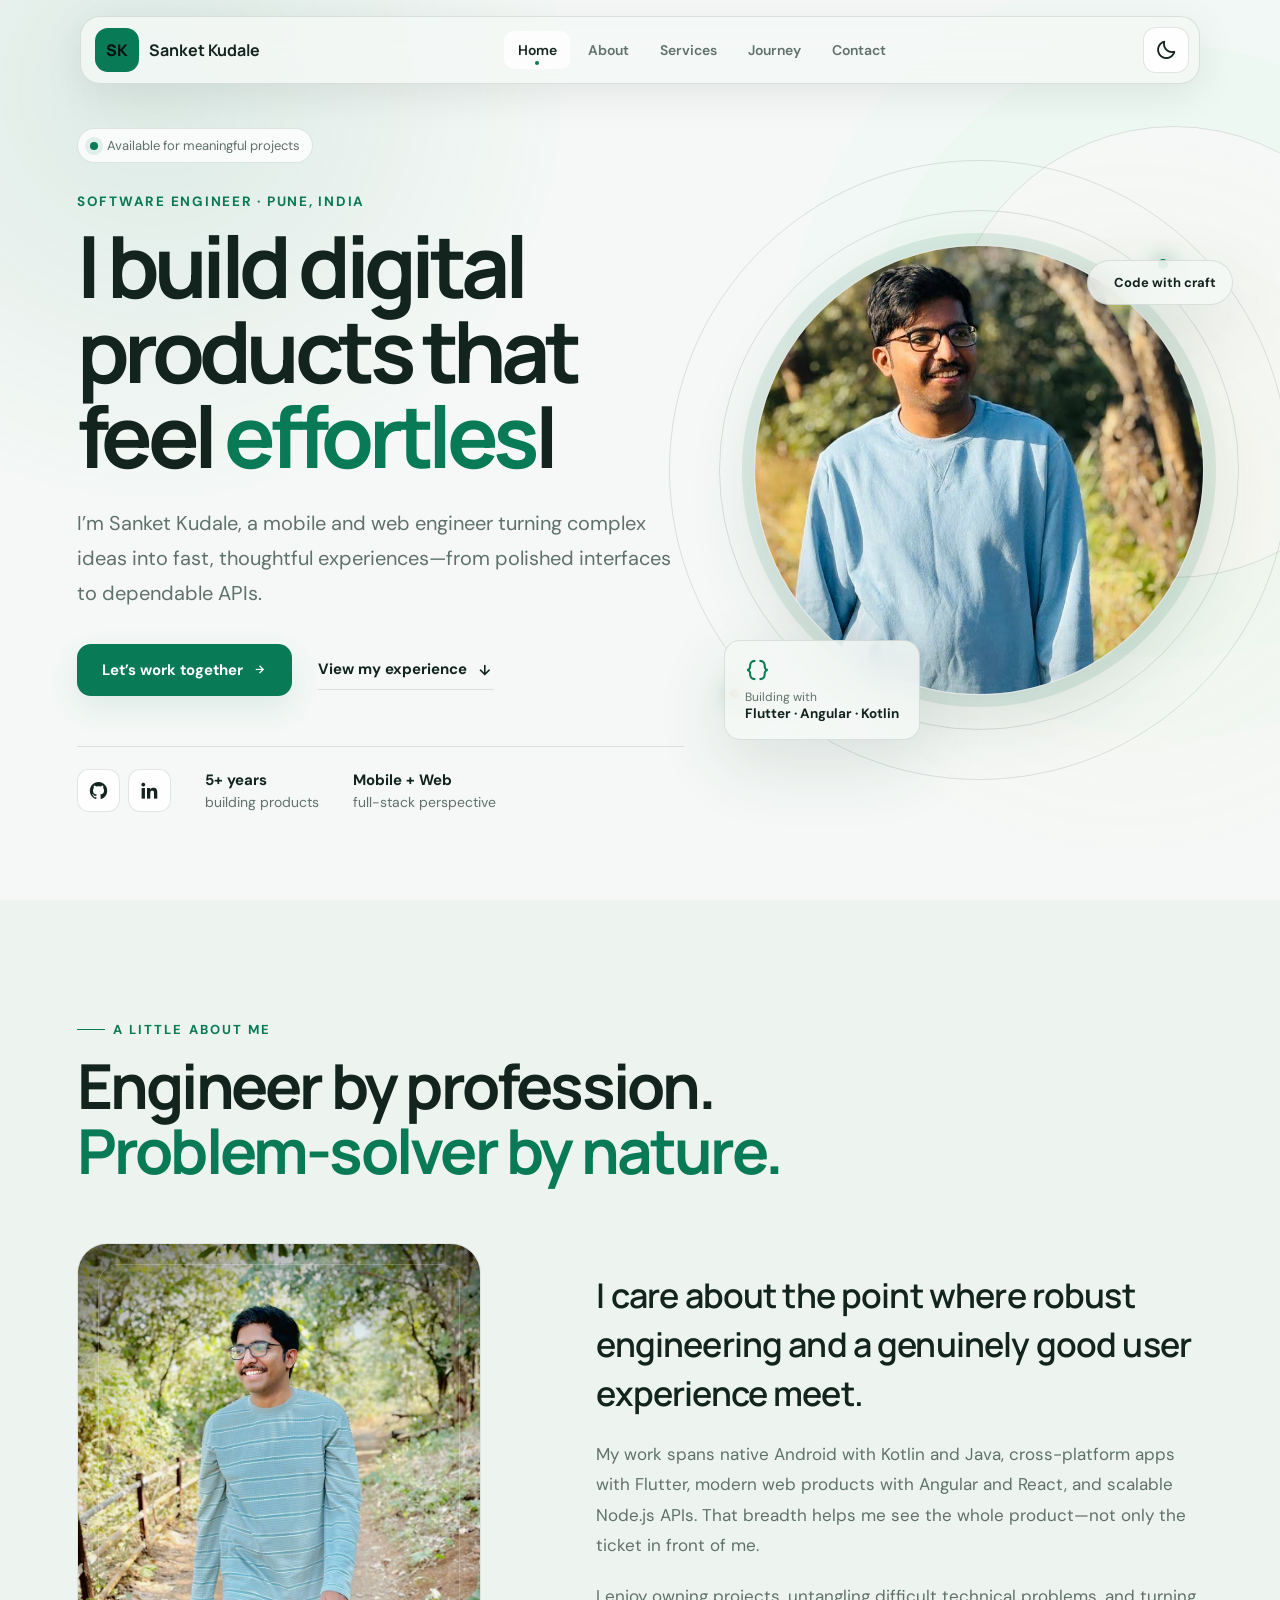
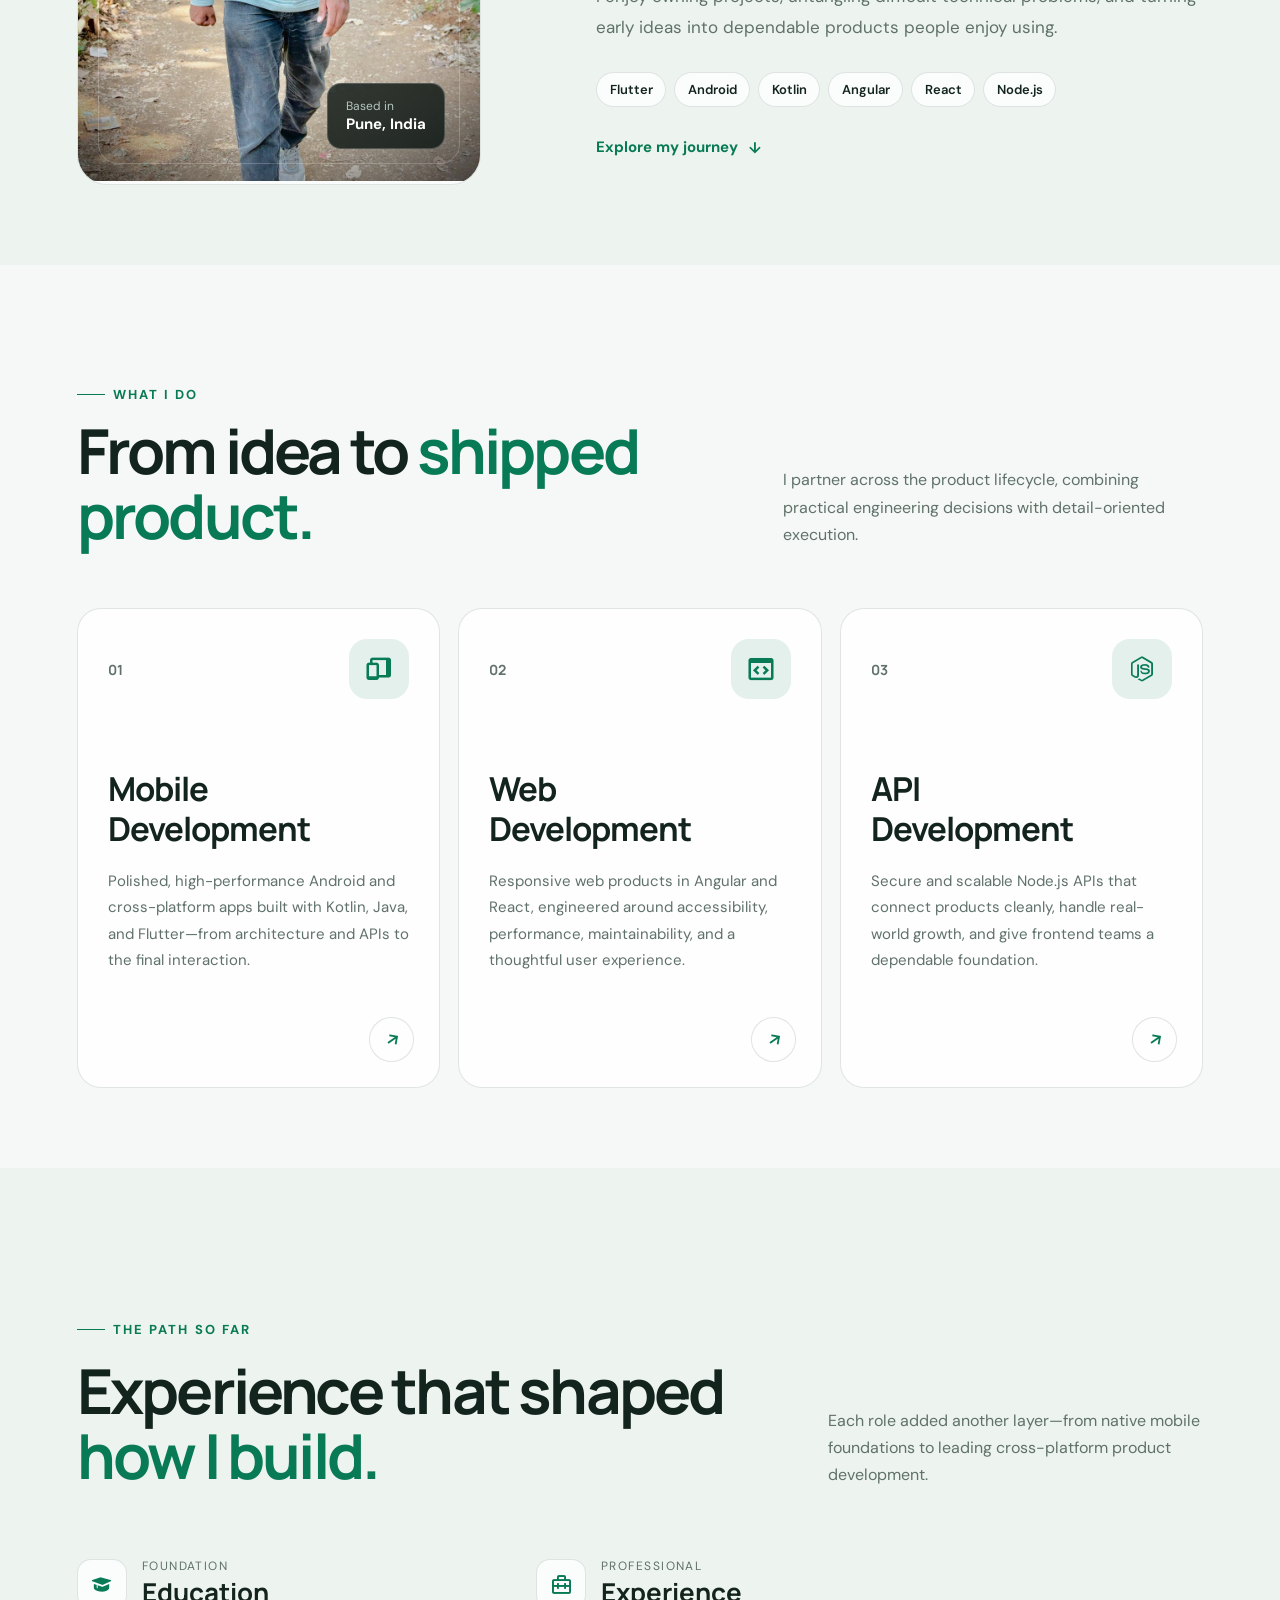
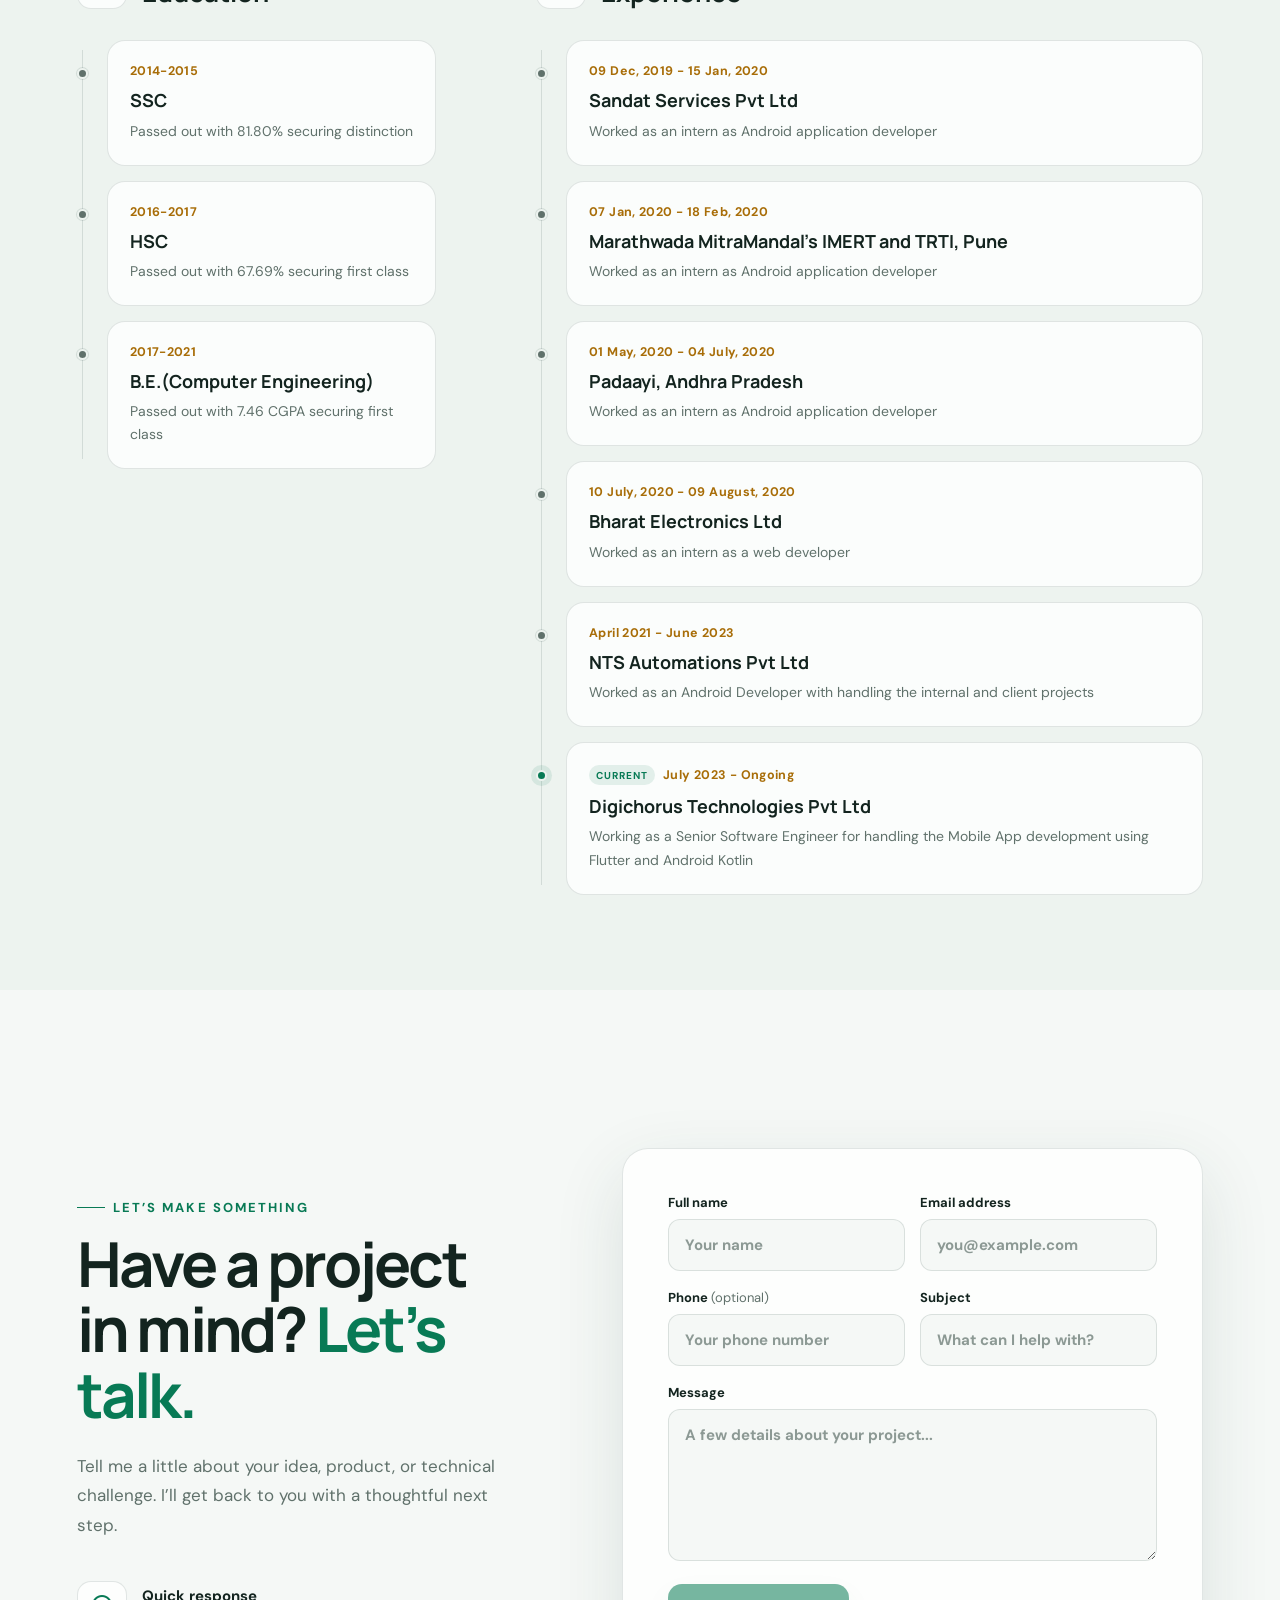
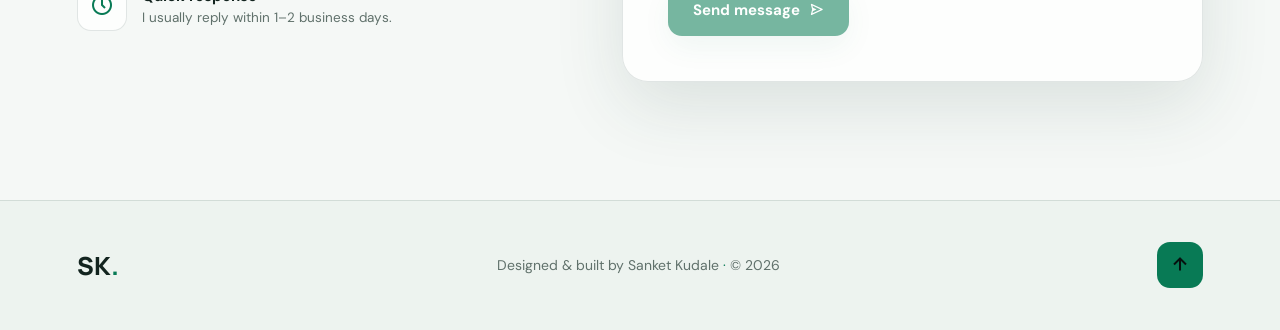
==== commit b23516f8: "Deploy Portfolio build 5" ====
--- a/index.html
+++ b/index.html
@@ -23,5 +23,5 @@
   <style>@import"https://fonts.googleapis.com/css2?family=DM+Sans:wght@400;500;600;700&family=Manrope:wght@500;600;700;800&display=swap";*{margin:0;padding:0;box-sizing:border-box}:root{--bg-color:#07110f;--second-bg-color:#0b1815;--surface:rgba(18, 37, 32, .72);--surface-solid:#12231f;--surface-hover:#172d27;--text-color:#f2f7f4;--muted-color:#9cafaa;--main-color:#66e3ad;--main-strong:#38c98d;--accent-color:#f2c66d;--border-color:rgba(218, 245, 234, .11);--header-bg:rgba(7, 17, 15, .76);--shadow:0 24px 70px rgba(0, 0, 0, .28);--glow:rgba(102, 227, 173, .16)}html{font-size:62.5%;scroll-behavior:smooth;scroll-padding-top:8rem;overflow-x:hidden}body{min-width:320px;background:var(--bg-color);color:var(--text-color);font-family:DM Sans,sans-serif;transition:background-color .35s ease,color .35s ease}body:before{content:"";position:fixed;inset:0;z-index:-1;pointer-events:none;background:radial-gradient(circle at 12% 10%,var(--glow),transparent 30%),radial-gradient(circle at 88% 55%,rgba(242,198,109,.06),transparent 30%)}@media (max-width: 768px){html{font-size:58%}}@media (prefers-reduced-motion: reduce){html{scroll-behavior:auto}*,*:before,*:after{animation-duration:.01ms!important;animation-iteration-count:1!important;transition-duration:.01ms!important}}</style><link rel="stylesheet" href="styles.efb5b5158b6e879c.css" media="print" onload="this.media='all'"><noscript><link rel="stylesheet" href="styles.efb5b5158b6e879c.css"></noscript></head>
   <body>
     <app-root></app-root>
-  <script src="runtime.4780622838e52590.js" type="module"></script><script src="polyfills.ca552c1e6be276d0.js" type="module"></script><script src="main.333654a44b984e09.js" type="module"></script></body>
+  <script src="runtime.4780622838e52590.js" type="module"></script><script src="polyfills.ca552c1e6be276d0.js" type="module"></script><script src="main.89b09e5b78975a47.js" type="module"></script></body>
 </html>
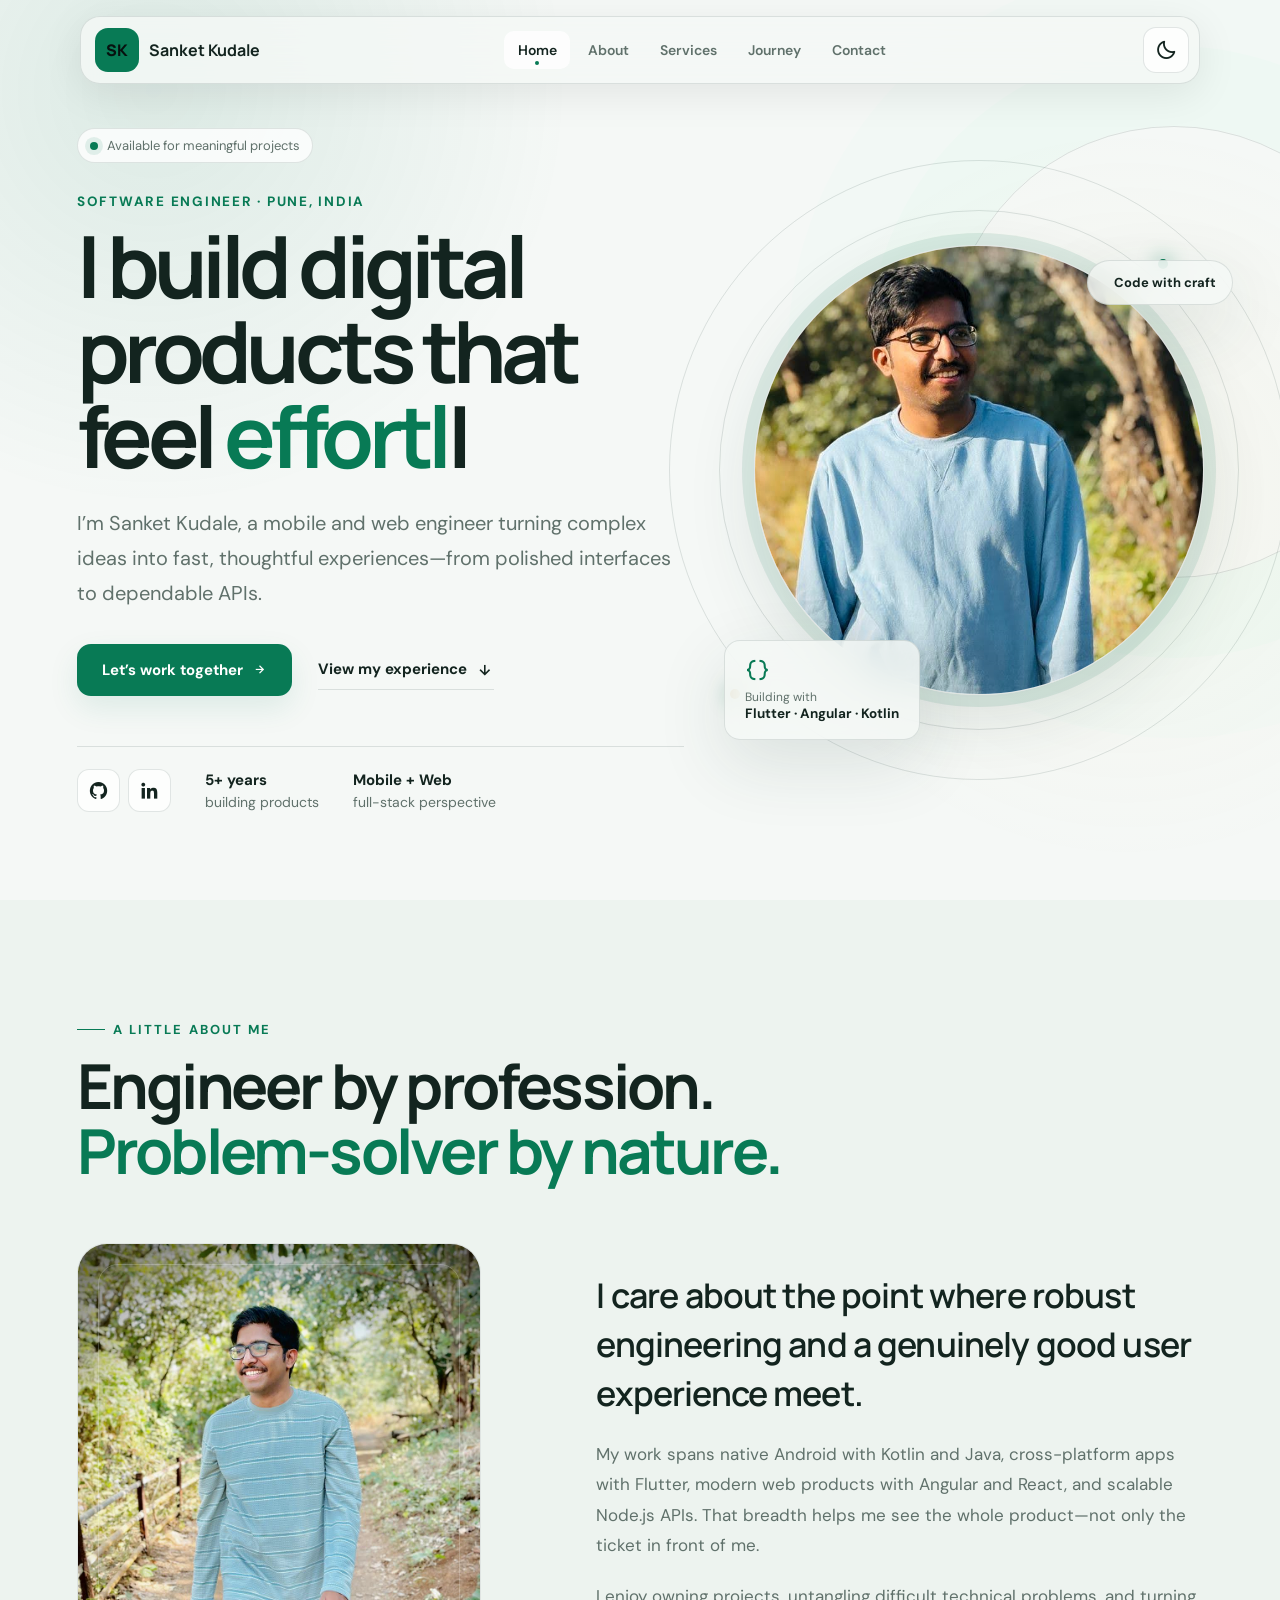
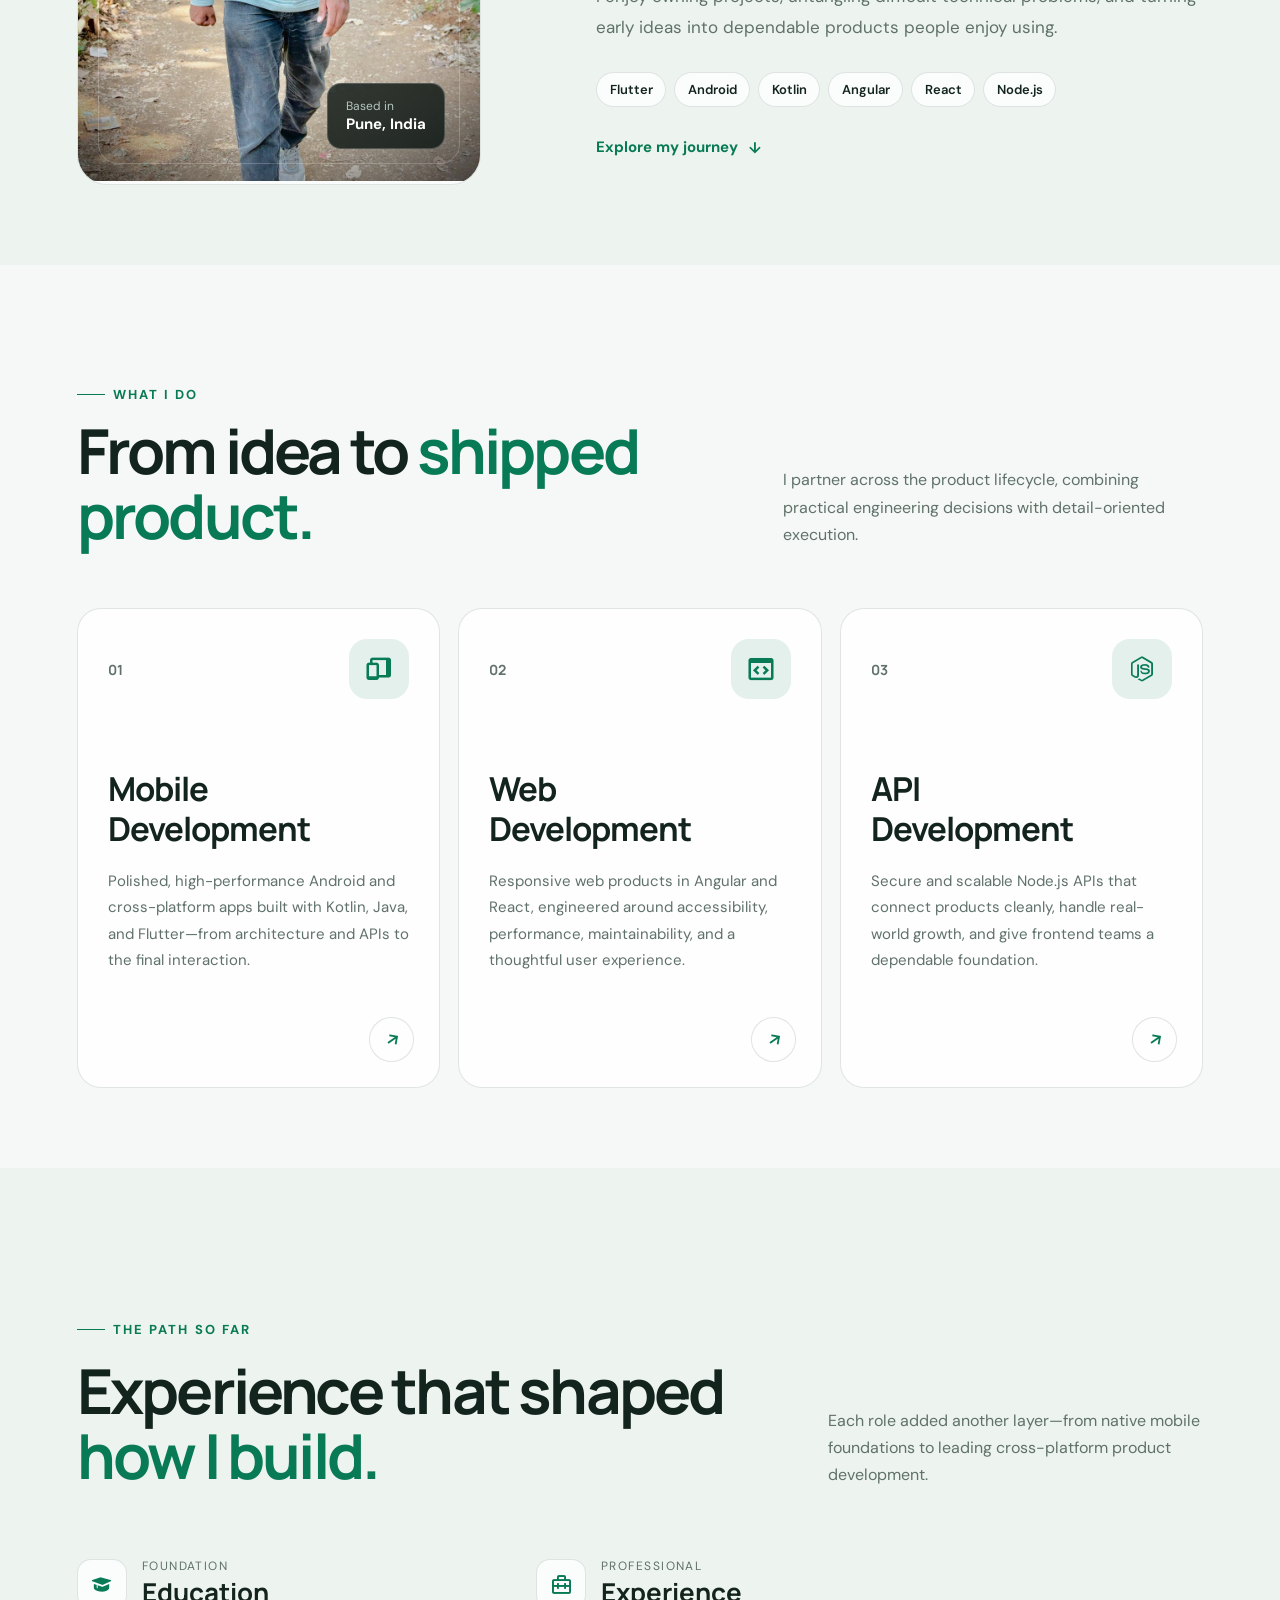
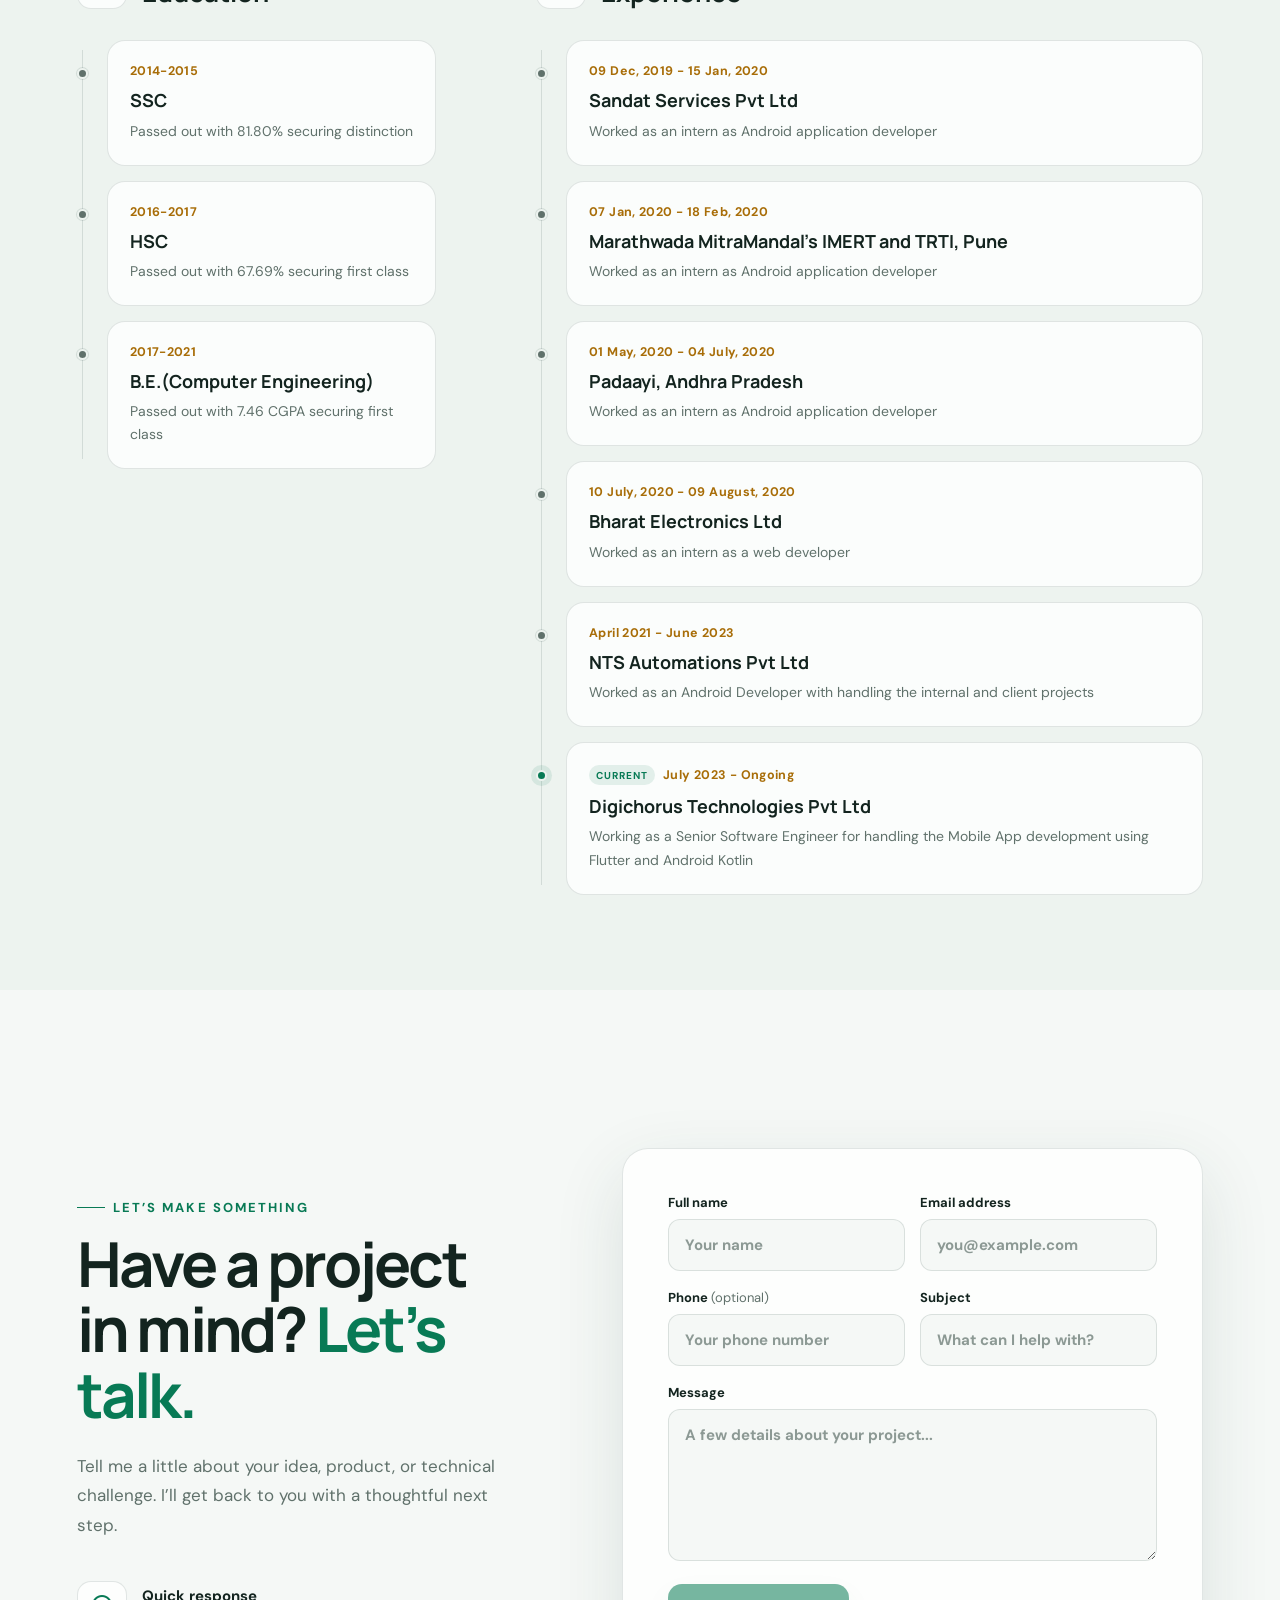
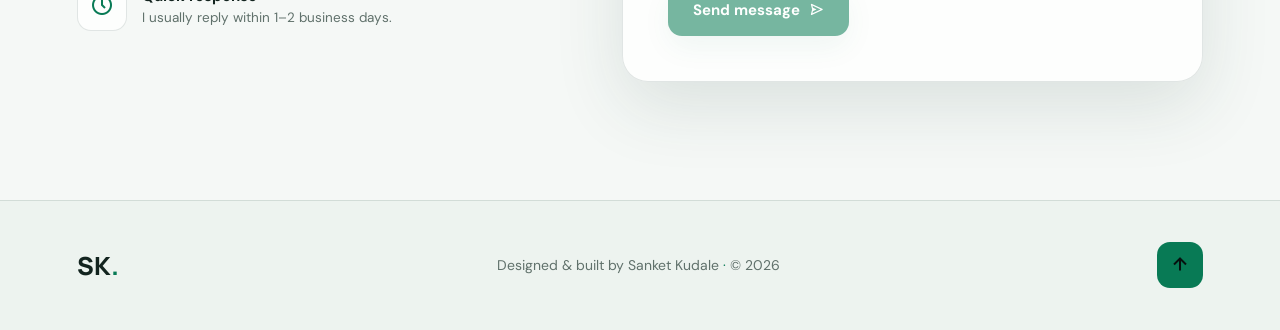
==== commit 08123562: "Deploy Portfolio build 7" ====
--- a/index.html
+++ b/index.html
@@ -23,5 +23,5 @@
   <style>@import"https://fonts.googleapis.com/css2?family=DM+Sans:wght@400;500;600;700&family=Manrope:wght@500;600;700;800&display=swap";*{margin:0;padding:0;box-sizing:border-box}:root{--bg-color:#07110f;--second-bg-color:#0b1815;--surface:rgba(18, 37, 32, .72);--surface-solid:#12231f;--surface-hover:#172d27;--text-color:#f2f7f4;--muted-color:#9cafaa;--main-color:#66e3ad;--main-strong:#38c98d;--accent-color:#f2c66d;--border-color:rgba(218, 245, 234, .11);--header-bg:rgba(7, 17, 15, .76);--shadow:0 24px 70px rgba(0, 0, 0, .28);--glow:rgba(102, 227, 173, .16)}html{font-size:62.5%;scroll-behavior:smooth;scroll-padding-top:8rem;overflow-x:hidden}body{min-width:320px;background:var(--bg-color);color:var(--text-color);font-family:DM Sans,sans-serif;transition:background-color .35s ease,color .35s ease}body:before{content:"";position:fixed;inset:0;z-index:-1;pointer-events:none;background:radial-gradient(circle at 12% 10%,var(--glow),transparent 30%),radial-gradient(circle at 88% 55%,rgba(242,198,109,.06),transparent 30%)}@media (max-width: 768px){html{font-size:58%}}@media (prefers-reduced-motion: reduce){html{scroll-behavior:auto}*,*:before,*:after{animation-duration:.01ms!important;animation-iteration-count:1!important;transition-duration:.01ms!important}}</style><link rel="stylesheet" href="styles.efb5b5158b6e879c.css" media="print" onload="this.media='all'"><noscript><link rel="stylesheet" href="styles.efb5b5158b6e879c.css"></noscript></head>
   <body>
     <app-root></app-root>
-  <script src="runtime.4780622838e52590.js" type="module"></script><script src="polyfills.ca552c1e6be276d0.js" type="module"></script><script src="main.89b09e5b78975a47.js" type="module"></script></body>
+  <script src="runtime.4780622838e52590.js" type="module"></script><script src="polyfills.ca552c1e6be276d0.js" type="module"></script><script src="main.51fcde05eba2b998.js" type="module"></script></body>
 </html>
